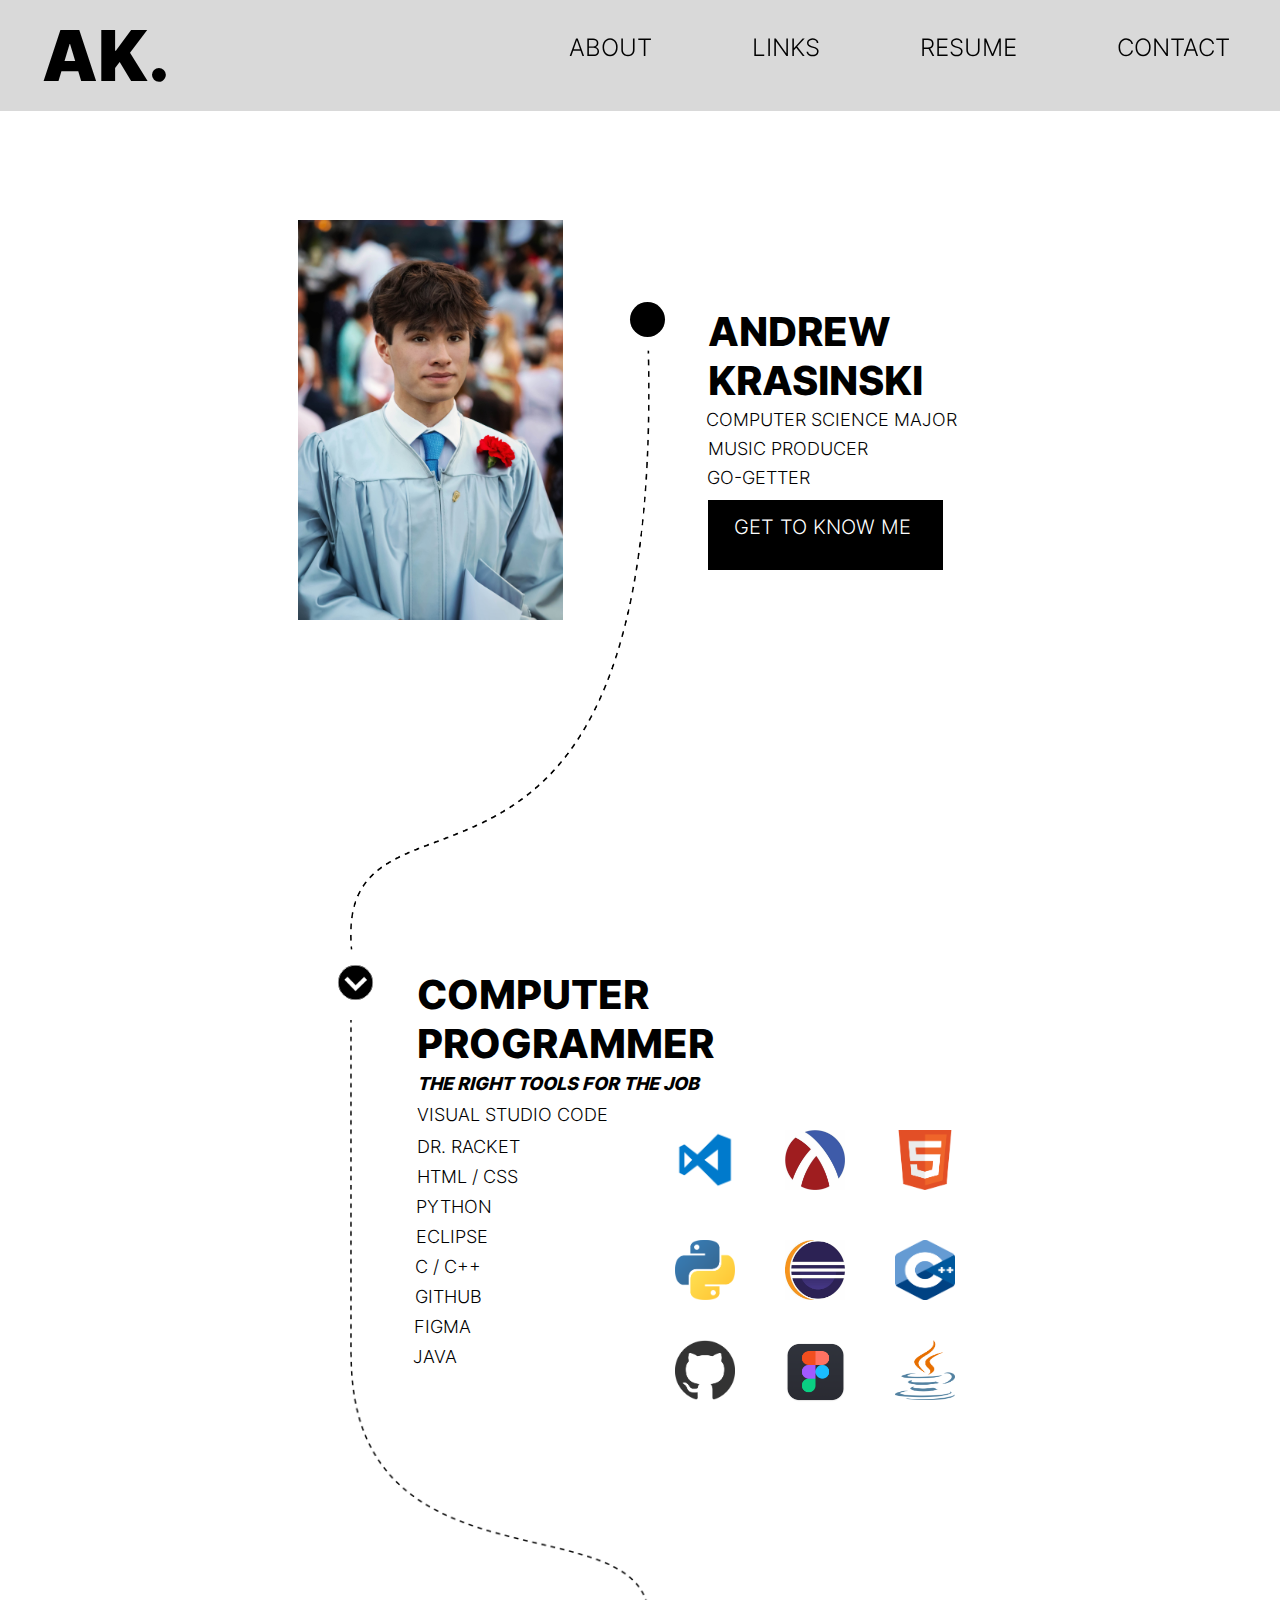
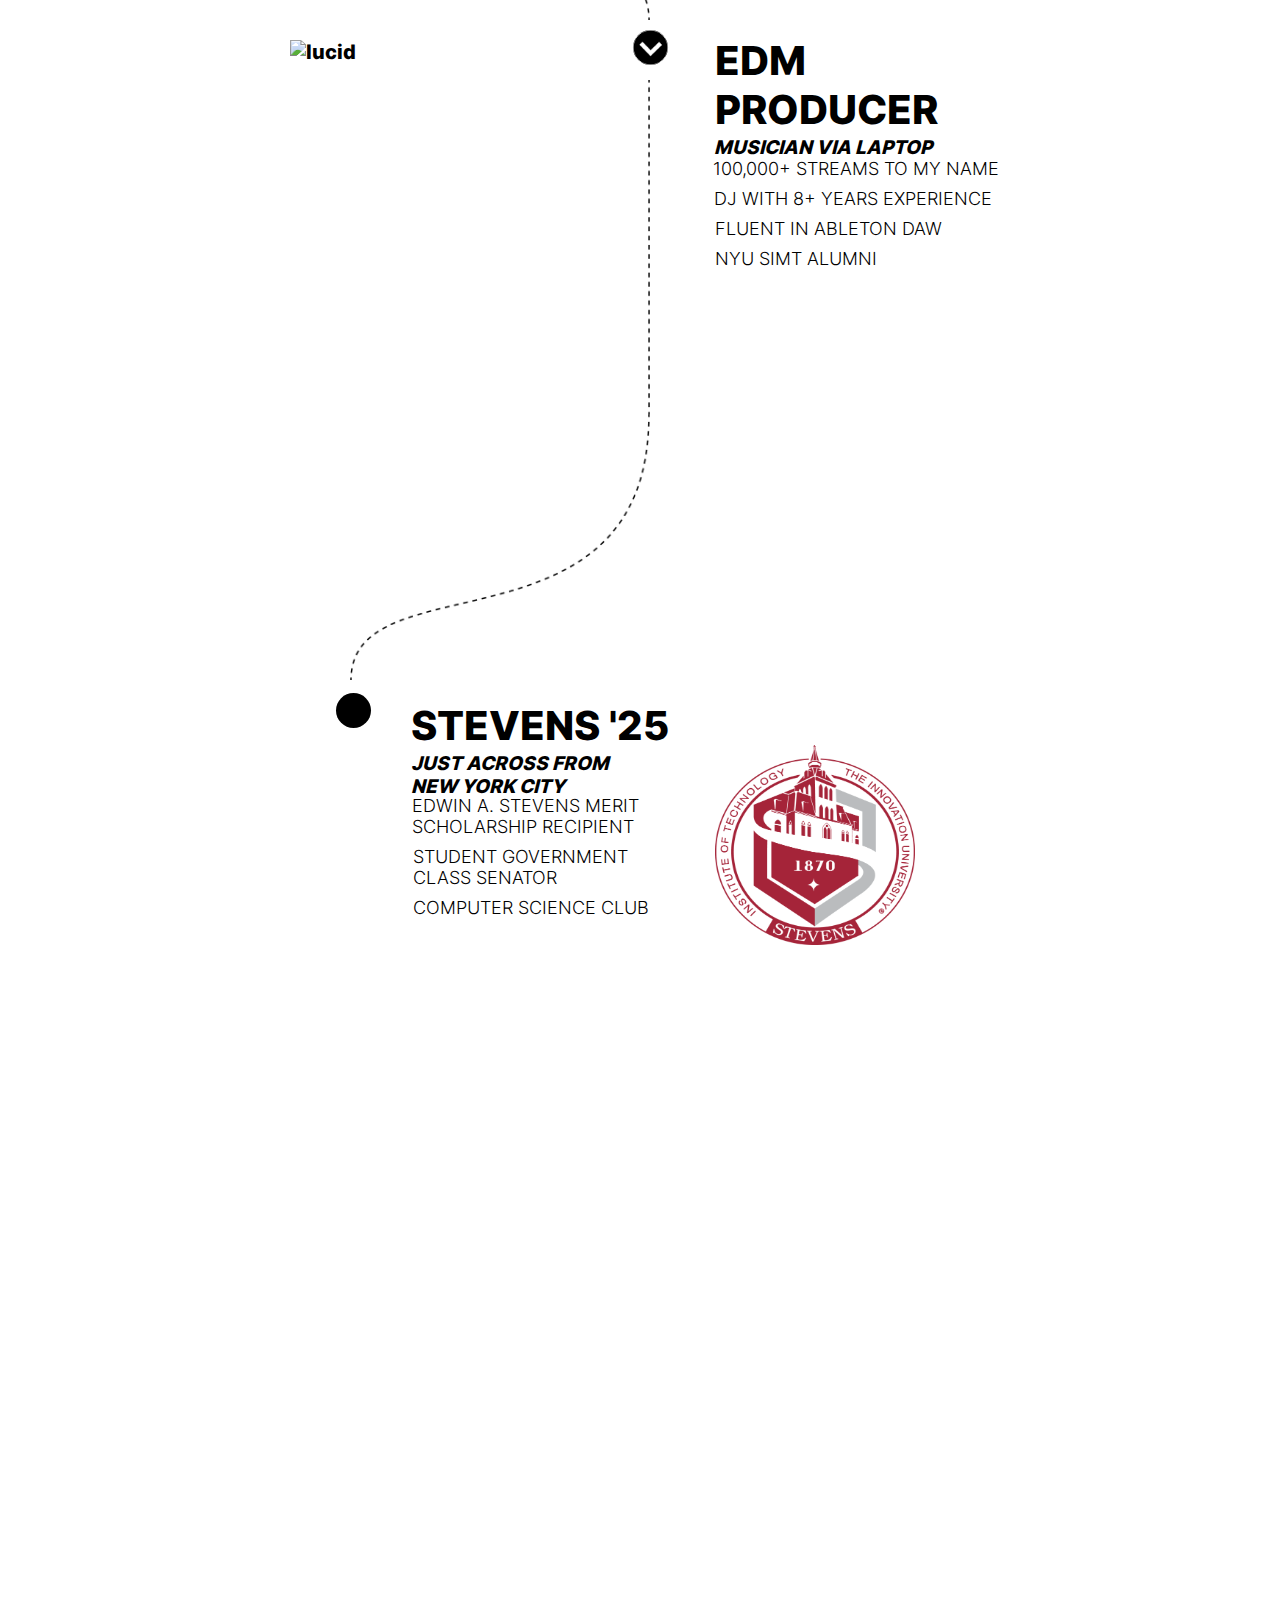
==== index.html @ dc85de9d "Merge branch 'main' of https://github.com/andrewkrasinski/andrewkrasinski.github.io" ====
<!DOCTYPE html>
<html lang="en">
  <head>
    <meta charset="UTF-8" />
    <meta http-equiv="X-UA-Compatible" content="IE=edge" />
    <script src="https://ajax.googleapis.com/ajax/libs/jquery/3.3.1/jquery.min.js"></script>
    <meta name="viewport" content="width=device-width, initial-scale=1.0" />
    <title>Andrew Krasinski</title>
    <link rel="stylesheet" href="main.css" />
  </head>
  <body>
  <header>
    <nav id="main-menu">
      <a href="https://andrewkrasinski.github.io/"><h2 style="color: black; font-size: 70px;"><b>AK.</b></h2></a> 
      <ul>
        <li><a href="./about.html">ABOUT</a></li>
        <li><a href="./links.html">LINKS</a></li>
        <li><a href="https://drive.google.com/file/d/1zqkgmGC-C8HCHuDVG9qnRtnJK458FVN7/view?usp=sharing">RESUME</a></li>
        <li><a href="mailto: akrasins@stevens.edu">CONTACT</a></li>
      </ul>
    </nav> 
    <input type="checkbox" id="hamburger-input" class="burger-shower" />
    <label id="hamburger-menu" for="hamburger-input">
      <nav id="sidebar-menu">
        <h3><img src="x.png" alt="close" width="65px" style="top:0px"/></h3>
        <ul>
          <li><a href="./about.html">ABOUT</a></li>
          <li><a href="./links.html">LINKS</a></li>
          <li><a href="https://drive.google.com/file/d/1zqkgmGC-C8HCHuDVG9qnRtnJK458FVN7/view?usp=sharing">RESUME</a></li>
          <li><a href="mailto: akrasins@stevens.edu">CONTACT</a></li>
        </ul>
      </nav>
    </label>
    <div class="overlay"></div>
  </header>  
    <div class="rectangle"></div>
    <div class="rectangle2 center"></div>
      <div>
        <img src="761A4519.jpg" alt="Andrew Grad"; class="gradAdjust"; class="center"; width="265"; height="400";>
      <h1 id="msg" style="margin-left: -50px;">ANDREW <br>KRASINSKI</h1>
    </div>
    <div>
      <h1 class="adjust" id="msg" style="margin-top: 400px;">COMPUTER <br>PROGRAMMER</h1>
    </div>
    <div class="adjuster4">
      <b style="margin-top: 650px; margin-left: 5px; font-size:18px"><i>THE RIGHT TOOLS FOR THE JOB</i></b>
    </div>
    <div>
      <h1 class="adjust2" id="msg" style="margin-top: 1300px;">EDM <br>PRODUCER</h1>
    </div>
    <div class="adjuster9">
      <b style="margin-top: 860px; margin-left: -60px; font-size:19px"><i>MUSICIAN VIA LAPTOP</i></b>
    </div>
    <div>
      <h1 class="adjust3"; id="msg" style="margin-top: 1990px;">STEVENS '25</h1>
    </div>
    <div>
      <b class="adjuster11"; style="margin-top: 615px; margin-left: -80px; font-size:19px"><i>JUST ACROSS FROM <br>NEW YORK CITY</i></b>
    </div>
    <div class="adjuster6">
      <img src="vscode.png" alt="vscode"; class="center"; style="top:-1250px; left: -110px;"; width="60"; height="60";>        
    </div>
    <div class="adjuster6">
      <img src="racket.jpg" alt="racket"; class="center"; style="top:-1310px; left: 0px;"; width="60"; height="60";>        
    </div>
    <div class="adjuster6">
      <img src="html.png" alt="html"; class="center"; style="top:-1370px; left: 110px;"; width="60"; height="60";>        
    </div>
    <div class="adjuster6">
      <img src="Python_logo_icon.png" alt="python"; class="center"; style="top:-1320px; left: -110px;"; width="60"; height="60";>        
    </div>
    <div class="adjuster6">
      <img src="eclipse.jpg" alt="eclipse"; class="center"; style="top:-1380px; left: 0px;"; width="60"; height="60";>        
    </div>
    <div class="adjuster6">
      <img src="c++.png" alt="c++"; class="center"; style="top:-1440px; left: 110px;"; width="60"; height="60";>        
    </div>
    <div class="adjuster6">
      <img src="github.png" alt="github"; class="center"; style="top:-1400px; left: -110px;"; width="60"; height="60";>        
    </div>
    <div class="adjuster6">
      <img src="figma.png" alt="figma"; class="center"; style="top:-1460px; left: 0px;"; width="65"; height="65";>        
    </div>
    <div class="adjuster6">
      <img src="java.png" alt="java"; class="center"; style="top:-1525px; left: 110px;"; width="60"; height="60";>        
    </div>
    <div class= "adjuster8">
      <img src="LUCID-Final.jpg" alt="lucid"; class="center"; style="top:-1050px; left: 0px;"; width="300px" height="300px">        
    </div>
    <div class="adjust4">
      <img src="image 1.png" alt="stevens"; class="center"; style="top:-650px; left: 0px;"; width="200px" height="200px">        
    </div>
  <br >
    <p class="adjuster" style="color: black; font-size: 18px; margin-left: -17px;">
      COMPUTER SCIENCE MAJOR
    </p>
    <p class="adjuster2" style="color: black; font-size: 18px; margin-left: -105px;">
      MUSIC PRODUCER
    </p>
    <p class="adjuster3" style="color: black; font-size: 18px; margin-left: -163px;">
      GO-GETTER
    </p>
  </br>
  <br>
    <p class = "adjuster5"; style="color: black; font-size: 18px; margin-top: 250px; margin-left: -75px;">
      VISUAL STUDIO CODE
    </p>
    <p class = "adjuster5"; style="color: black; font-size: 18px; margin-top: -7px; margin-left: -163px;">
      DR. RACKET
    </p>
    <p class = "adjuster5"; style="color: black; font-size: 18px; margin-top: -9px; margin-left: -165px;">
      HTML / CSS
    </p>
    <p class = "adjuster5"; style="color: black; font-size: 18px; margin-top: -9px; margin-left: -193px;">
      PYTHON
    </p>
    <p class = "adjuster5"; style="color: black; font-size: 18px; margin-top: -9px; margin-left: -197px;">
      ECLIPSE
    </p>
    <p class = "adjuster5"; style="color: black; font-size: 18px; margin-top: -9px; margin-left: -204px;">
      C / C++
    </p>
    <p class = "adjuster5"; style="color: black; font-size: 18px; margin-top: -9px; margin-left: -203px;">
      GITHUB
    </p>
    <p class = "adjuster5"; style="color: black; font-size: 18px; margin-top: -9px; margin-left: -215px;">
      FIGMA
    </p>
    <p class = "adjuster5"; style="color: black; font-size: 18px; margin-top: -9px; margin-left: -230px;">
      JAVA
    </p>
  </br>
  <br>
    <p class = "adjuster7" style="color: black; font-size: 18px; margin-top: 570px; margin-left: 5px;">
      100,000+ STREAMS TO MY NAME
    </p>
    <p class = "adjuster7" style="color: black; font-size: 18px; margin-top: -9px; margin-left: 0px;">
      DJ WITH 8+ YEARS EXPERIENCE
    </p>
    <p class = "adjuster7" style="color: black; font-size: 18px; margin-top: -9px; margin-left: -50px;">
      FLUENT IN ABLETON DAW
    </p>
    <p class = "adjuster7" style="color: black; font-size: 18px; margin-top: -9px; margin-left: -115px;">
      NYU SIMT ALUMNI
    </p>
  </br>
  <br>
    <p class = "adjuster10" style="color: black; font-size: 18px; margin-top: 475px; margin-left: -50px;">
      EDWIN A. STEVENS MERIT <br>SCHOLARSHIP RECIPIENT
    </p>
    <p class = "adjuster10" style="color: black; font-size: 18px; margin-top: -9px; margin-left: -60px;">
      STUDENT GOVERNMENT <br>CLASS SENATOR
    </p>
    <p class = "adjuster10" style="color: black; font-size: 18px; margin-top: -9px; margin-left: -39px;">
      COMPUTER SCIENCE CLUB
    </p>
    <p class = "adjuster10" style="color: white; font-size: 18px; margin-top: -9px; margin-left: -73px;">
      BLUEPRINT ENGINEER?
    </p>
  </br>

  <div class="circle center"></div>
  <div class="circle2 center"></div>
  <div class="circle3 center"></div>
  <div class="circle4 center"></div>

  <div class="circle5 center"; id="target"; style="color: black"></div>
  <div class="circle6 center"; id="target2"; style="color: black"></div>
  <div class="circle7 center"; id="target3"; style="color: black"></div>

  <a href="#target2"
  ><img
    class="center hide";
    src="arrow1.png"
    id="downArrow"
    width="35px"
    ;
    height="35px"
    ;
    style="left: -285px; margin-top: -2025px; z-index: 9996"
  /></a>

  <a href="#target3"
  ><img
    class="center hide";
    src="arrow1.png"
    id="downArrow2"
    width="35px"
    ;
    height="35px"
    ;
    style="left:10px; margin-top: 630px; z-index: 9996"
  /></a>

  <div class="main" id="target1"></div>

  <div class="line">
    <img src="line.png" alt="line"; width="110%" height="220" style="top: 1275px; margin-top: -2020px; margin-left: -7px;">
  </div>
  <div class="line">
    <img src="line.png" alt="line"; width="110%" height="220" style="top: 1475px; margin-top: -1330px; margin-left: -7px">
  </div>
  <div class="line">
    <img src="line.png" alt="line"; width="110%" height="220" style="top: 1475px; margin-top: -590px; margin-left: -7px">
  </div>


  <div>
    <img src="Vector 3.png" alt="vector"; class="vector hide"; class="center"; width="300"; height="600";>
  </div>
  <div>
    <img src="Group 3 (2).png" alt="vector"; class="vector2 hide"; class="center"; width="300"; height="600";>
  </div>
  <div>
    <img src="Group 3 (3).png" alt="vector"; class="vector3 hide"; class="center"; width="300"; height="600";>
  </div>


  <div class = "hide" class="center">
    <a href="#target"
      ><p
        style="
          z-index: 9999;
          color: white;
          font-size: 20-px;
          margin-top: -2800px;
          margin-left: 365px;
        "
      >
        GET TO KNOW ME
      </p></a
    >
  </body>
</html>
---- main.css ----
@font-face {
    font-family: customFonts;
    src: url(Inter-ExtraBold.ttf);
}
@font-face {
    font-family: customFonts2;
    src: url(Inter-Black.ttf);
}
@font-face {
    font-family: customFonts3;
    src: url(Inter-Light.ttf);
}
@media screen and (min-width: 320px) and (max-width: 768px){

                /* Make sure that padding behaves as expected */
                * {box-sizing:border-box}

                .container {
                  width: 50%;
                  border:3px solid black ;
                  background: transparent ;
                }
                .skills { 
                  text-align: right;
                  padding-top: 10px;
                  padding-bottom: 10px;
                  color: white; 
                }
                .html {width: 90%; background-color: rgb(51, 140, 0);} 
                .css {width: 80%; background-color: rgb(51, 140, 0);}
                .js {width: 90%; background-color: rgb(51, 140, 0);}
                .php {width: 85%; background-color: rgb(51, 140, 0);} 

    .hide{
      visibility: hidden;
    }
    .hide2{
      visibility:visible;
    }
    header{
        z-index: 9998;
        position: fixed;
        flex-direction: row;
        width: 100vw;
        left:-75px;
    }
    a{
        z-index: 9990;
        text-decoration: none;
    }
    h1{
        position:absolute;
        top:545px;
        margin-left: 50px;
    }
    .adjust{
      margin-left: 25px;
      top: 550px;
    }
    .adjust2{
      margin-left: -50px;
      top:550px
    }
    .adjust3{
      margin-left: -20px;
    }
    .adjuster{
      margin-top: -3010px;
      margin-right: 0px;         
    }
    .adjuster2{
      margin-top: -5px;
      margin-right: 0px;         
    }
    .adjuster3{
      margin-top: -5px;
      margin-left: 0px;       
    }
    .adjuster11{
      position: relative;
      top:15px;
      left: 0px;  
    }
    .adjuster9{
      position: relative;
      top:25px;
      left: 0px;  
    }
    div {
        display: flex;
        justify-content: center;
    }
    h2{
        text-decoration: none;
        padding:0px 12rem;
        width: 100px;
        margin: 0;
        z-index: 9999;
        font-family: customFonts2;
        margin-top: 13px;
    }
    p{
        display: flex;
        justify-content: center;
        font-family: customFonts3;
    }
    nav ul {
        white-space:nowrap;
        list-style-type: none;
        margin: 0px;
        padding: 0;
        background-color: #d9d9d9;
    }
    body {
      overflow-x: hidden;
        margin: 0;
        animation: fadeInAnimation ease 2s;
        animation-iteration-count: 1;
        animation-fill-mode: forwards;
        height: 415vh;
        padding: 0px;
        margin: 0px;
        font-size: 20px;
        min-height: 0vh;
        font-family: customFonts;
    }
    @keyframes fadeInAnimation {
        0% {
            opacity: 0;
        }
        100% {
            opacity: 1;
         }
    }
    img{
        position: relative;
        display: flex;
        justify-content: center;
        top: 150px;
    }
    .rectangle {
        z-index: 9997;
        position: fixed;
        height: 111px;
        width: 2000px;
        background-color: #d9d9d9;
    } 
    .line{
        visibility: visible;
    } 
    .center {
        display: block;
        margin-left: auto;
        margin-right: auto;
    }
      .overlay{
          position: fixed;
          top: 0;
          left: 0;
          width: 100%;
          height: 100%;
          opacity: 0;
          visibility: hidden;
          transition: opacity .35s, visibility .35s, height .35s;
          overflow: hidden;
          background: black;
          z-index: -1;
      }
      
      #main-menu {
        display: block;
        height: 100px;
        width: 100%;
        background: #d9d9d9;
        margin: 0px;  
        z-index: 9999;
      }
      
      #main-menu ul {
        max-width: 800px;
        width: 100%;
        height: 100%;
        margin: 0px auto;
        padding: 0px;
        display: flex;
        justify-content: space-evenly;
        align-items: center;
        z-index: 9;
      }
      
      #main-menu li {
        list-style-type: none;
        font-size: 2rem;
      }
      
      #main-menu a {
        color: #B9FAF8;
        font-size: 1.5rem;
        text-decoration: none;
      }
      
      #main-menu a:hover {
        text-decoration: underline;
      }
      
      #hamburger-input{
        display: none;
      }
      #hamburger-menu {
          position: fixed;
          top: 35px;
          left: 20px;
          width: 40px;
          height: 40px;
          display: none;
          border: none;
          padding: 0px;
          left: 40px;
          margin: 0px;
          font-family: customFonts3;
          background: linear-gradient(
            to bottom, 
            #000000, #000000 20%, 
            #d9d9d9 20%, #d9d9d9 40%, 
            #000000 40%, #000000 60%, 
            #d9d9d9 60%, #d9d9d9 80%, 
            #000000 80%, #000000 100%
          );
      }
      
      #hamburger-menu #sidebar-menu {
          visibility: hidden;
          position: fixed;
          top: 0;
          left: -250px;
          width: 200px;
          height: 100%;
          background-color: #d9d9d9;
          transition: 0.3s;
          padding: 0px 10px;
          box-sizing: border-box;
      }
      
      #hamburger-menu h3 {
        color: black;
        font-size: 2.2rem;
      }
      
      #hamburger-menu ul {
        padding-left: 0px;
      }
      
      #hamburger-menu li {
        list-style-type: none;
        line-height: 3rem;
      }
      
      #hamburger-menu a {
        color: black;
        font-size: 1.3rem;
        text-decoration: none;
      }
      
      #hamburger-menu a:hover {
        text-decoration: underline;
      }
      
      #hamburger-input:checked + #hamburger-menu #sidebar-menu {
          visibility: visible;
          left: 0;
      }
      #hamburger-input:checked ~ .overlay{
         visibility: visible;
        opacity: 0.4;
      }
      
      @media screen and (max-width: 768px) {
        #main-menu {
          display: none;
        }
        #hamburger-menu {
          display: inline;
        }
      }
}
    @media screen and (min-width: 769px){

            /* Make sure that padding behaves as expected */
      * {box-sizing:border-box}

      .container {
        width: 50%;
        border:3px solid black ;
        background: transparent ;
      }
      .skills { 
        text-align: right;
        padding-top: 10px;
        padding-bottom: 10px;
        color: white; 
      }
      .html {width: 90%; background-color: rgb(51, 140, 0);} 
      .css {width: 80%; background-color: rgb(51, 140, 0);}
      .js {width: 90%; background-color: rgb(51, 140, 0);}
      .php {width: 85%; background-color: rgb(51, 140, 0);} 
      
      html{
        scroll-behavior: smooth;
      }
      .box1{
        left: 0px;
      }   
      .hide{
        visibility:visible;
      }
      .hide2{
        visibility:hidden;
      }
      .rectangle2 {
        z-index: 90;
        position: relative;
        bottom: -500px;
        left: 185px;
        height: 70px;
        width: 235px;
        background-color: #000000;
      }
      .vector{
        position: relative;
        left: -140px;
        top: -1165px;
      }
      .vector2{
        position: relative;
        left: -140px;
        top: -1095px;
      }
      .vector3{
        position: relative;
        left: -140px;
        top: -1035px;
      }
      .circle {
        position: relative;
        left: 7px;
        top: -2248px;
        height: 35px;
        width: 35px;
        background-color: rgb(0, 0, 0);
        border-radius: 50%;    
      }
      .circle2 {
        position: relative;
        left: -285px;
        top: -1620px;
        height: 35px;
        width: 35px;
        background-color: rgb(0, 0, 0);
        border-radius: 50%;    
      }
      .circle3 {
        position: relative;
        left: 10px;
        top: -990px;
        height: 35px;
        width: 35px;
        background-color: rgb(0, 0, 0);
        border-radius: 50%;    
      }
      .circle4 {
        position: relative;
        left: -287px;
        top: -362px;
        height: 35px;
        width: 35px;
        background-color: rgb(0, 0, 0);
        border-radius: 50%;    
      }
      .circle5 {
        position: relative;
        bottom: 1925px;
        left: 300px;
        height: 50px;
        width: 50px;
        background-color: white;
        border-radius: 50%;
    }
      .circle6 {
        position: relative;
        bottom: 1405px;
        left: 400px;
        height: 50px;
        width: 50px;
        background-color: white;
        border-radius: 50%;
    }
      .circle7 {
        position: relative;
        bottom: 785px;
        left: 400px;
        height: 50px;
        width: 50px;
        background-color: white;
        border-radius: 50%;
    }
    .pointer{
      left: 100px;
      top:200px;
    }
        header {
            z-index: 9998;
            position: fixed;
            flex-direction: row;
            width: 100vw;
            justify-content: space-between;
        }
        a{
            z-index: 9990;
            text-decoration: none;
        }
        h1{
            position:absolute;
            top:280px;
            margin-right: -400px;
        }
        .adjust{
          position: relative;
          margin-left: -550px;
          top: 100px;
        }
        .adjust2{
          position: relative;
          margin-left: -27px;
          top:-1330px
        }
        .adjust3{
          position: relative;
          margin-left:-600px;
          top:-3663px
        }
        .adjust4{
          position: relative;
          left: 175px;
          top: -4550px
        }
        .adjuster{
          position: relative;
          margin-top: -7360px;
          margin-right: -400px;         
        }
        .adjuster2{
          margin-top: -10px;
          margin-right: -400px;         
        }
        .adjuster3{
          margin-top: -10px;
          margin-right: -400px;         
        }
        .adjuster4{
          position: relative;
          bottom: 572px;
          left: -85px;         
        }
        .adjuster5{
          position: relative;
          bottom: -300px;
          left: -90px;         
        }
        .adjuster6{
          position: relative;
          bottom: 4320px;
          left: 175px;         
        }
        .adjuster7{
          position: relative;
          top:55px;
          left: 213px;         
        }
        .adjuster8{
          position: relative;
          top: -4555px;
          left: -200px;         
        }
        .adjuster9{
          position: relative;
          top:-2215px;
          left: 213px;  
        }
        .adjuster10{
          position: relative;
          top:40px;
          left: -90px;  
        }
        .adjuster11{
          position: relative;
          top:-4302px;
          left: -90px;  
        }
        .gradAdjust{
          margin-right: 120px;
        }
        .center {
          display: block;
          margin-left: auto;
          margin-right: auto;
      }
        div {
            display: flex;
            justify-content: center;
        }
        h2{
            text-decoration: none;
            padding:0px 12rem;
            width: 100px;
            margin: 0;
            z-index: 9999;
            font-family: customFonts2;
            margin-left:-150px;
            margin-top: 13px;
        }
        p{
            display: flex;
            justify-content: center;
            font-family: customFonts3;
        }
        nav {
            height: 111px;
            display: inline-block;
            transition-duration: 600ms;
        }
        nav ul {
            white-space:nowrap;
            list-style-type: none;
            margin: 0px;
            padding: 0;
            background-color: #d9d9d9;
        }
        nav ul li {
            float: right;
        }
        li a {
            padding-top: 49px;
            padding-bottom: 49px;
            vertical-align: middle;
            padding-left: 50px;
            padding-right: 50px;
            font-size: 32px;
            font-family: customFonts3;
            color: #000000;
            text-align: center;
            text-decoration: none;
            display: inline;
        }  
        li a:hover {
            background-color: #2f2f2f1b;
        }
        body {
          overflow-x: hidden;
            margin: 0;
            animation: fadeInAnimation ease 2s;
            animation-iteration-count: 1;
            animation-fill-mode: forwards;
            max-height: 415vh;
            padding: 0px;
            margin: 0px;
            font-size: 20px;
            min-height: 0vh;
            font-family: customFonts;
        }
        @keyframes fadeInAnimation {
            0% {
                opacity: 0;
            }
            100% {
                opacity: 1;
             }
        }
        img{
            position: relative;
            display: flex;
            justify-content: center;
            left: -150px;
            top: 150px;
        }
        .rectangle {
            z-index: 9997;
            position: fixed;
            height: 111px;
            width: 2000px;
            background-color: #d9d9d9;
        }
        .line{
            visibility: hidden;
        } 
          .overlay{
              position: fixed;
              top: 0;
              left: 0;
              width: 100%;
              height: 100%;
              opacity: 0;
              visibility: hidden;
              transition: opacity .35s, visibility .35s, height .35s;
              overflow: hidden;
              background: black;
              z-index: -1;
          }
          
          #main-menu {
            justify-content: space-between;
            float: right;
            position: fixed;
            flex-direction: row;
            display: flex;
            height: 100px;
            width: 100vw;
            background: #d9d9d9;
            margin: 0px;  
            z-index: 9999;
          }
          
          #main-menu ul {
            background: transparent;
            transform: translateY(25px);
            overflow: visible;
            max-width: 800px;
            height: 100px;
            padding: 0px;
            display: flex;
            justify-content: space-between;
            align-items: right;
            z-index: 9999;
          }
          
          #main-menu li {
            list-style-type: none;
            font-size: 2rem;
          }
          
          #main-menu a {
            color: black;
            font-size: 1.5rem;
            text-decoration: none;
          }
          
          #hamburger-input{
            display: none;
          }
          
          #hamburger-menu {
              position: fixed;
              top: 35px;
              left: 20px;
              width: 40px;
              height: 40px;
              display: none;
              border: none;
              padding: 0px;
              margin: 0px;
              font-family: customFonts3;
              background: linear-gradient(
                to bottom, 
                #000000, #000000 20%, 
                #d9d9d9 20%, #d9d9d9 40%, 
                #000000 40%, #000000 60%, 
                #d9d9d9 60%, #d9d9d9 80%, 
                #000000 80%, #000000 100%
              );
          }
          
          #hamburger-menu #sidebar-menu {
              visibility: hidden;
              position: fixed;
              top: 0;
              left: -250px;
              width: 200px;
              height: 100%;
              background-color: #d9d9d9;
              transition: 0.3s;
              padding: 0px 10px;
              box-sizing: border-box;
          }
          
          #hamburger-menu h3 {
            color: black;
            font-size: 2.2rem;
          }
          
          #hamburger-menu ul {
            padding-left: 0px;
          }
          
          #hamburger-menu li {
            list-style-type: none;
            line-height: 3rem;
          }
          
          #hamburger-menu a {
            color: black;
            font-size: 1.3rem;
            text-decoration: none;
          }
          
          #hamburger-menu a:hover {
            text-decoration: underline;
          }
          
          #hamburger-input:checked + #hamburger-menu #sidebar-menu {
              visibility: visible;
              left: 0;
          }
          #hamburger-input:checked ~ .overlay{
             visibility: visible;
            opacity: 0.4;
          }
          
          @media screen and (max-width: 768px) {
            #main-menu {
              display: none;
            }
            #hamburger-menu {
              display: inline;
            }
    }
}
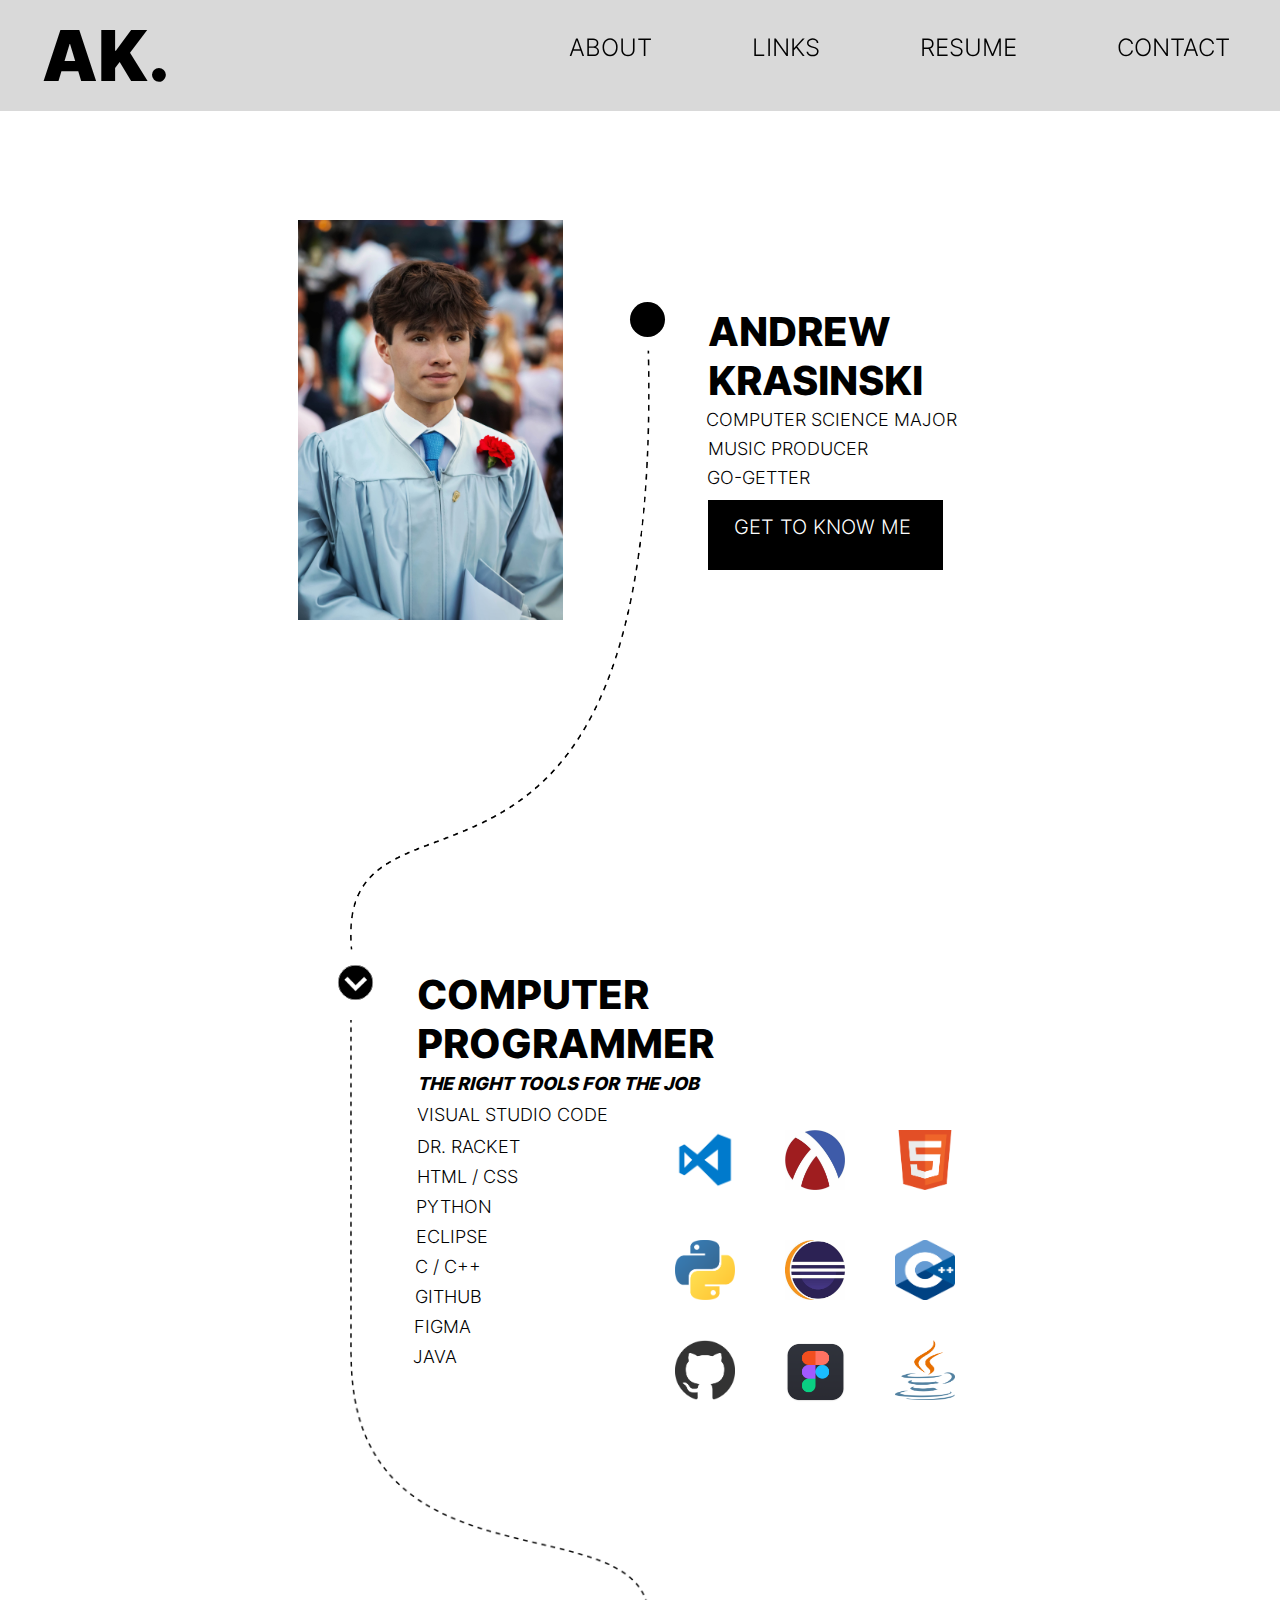
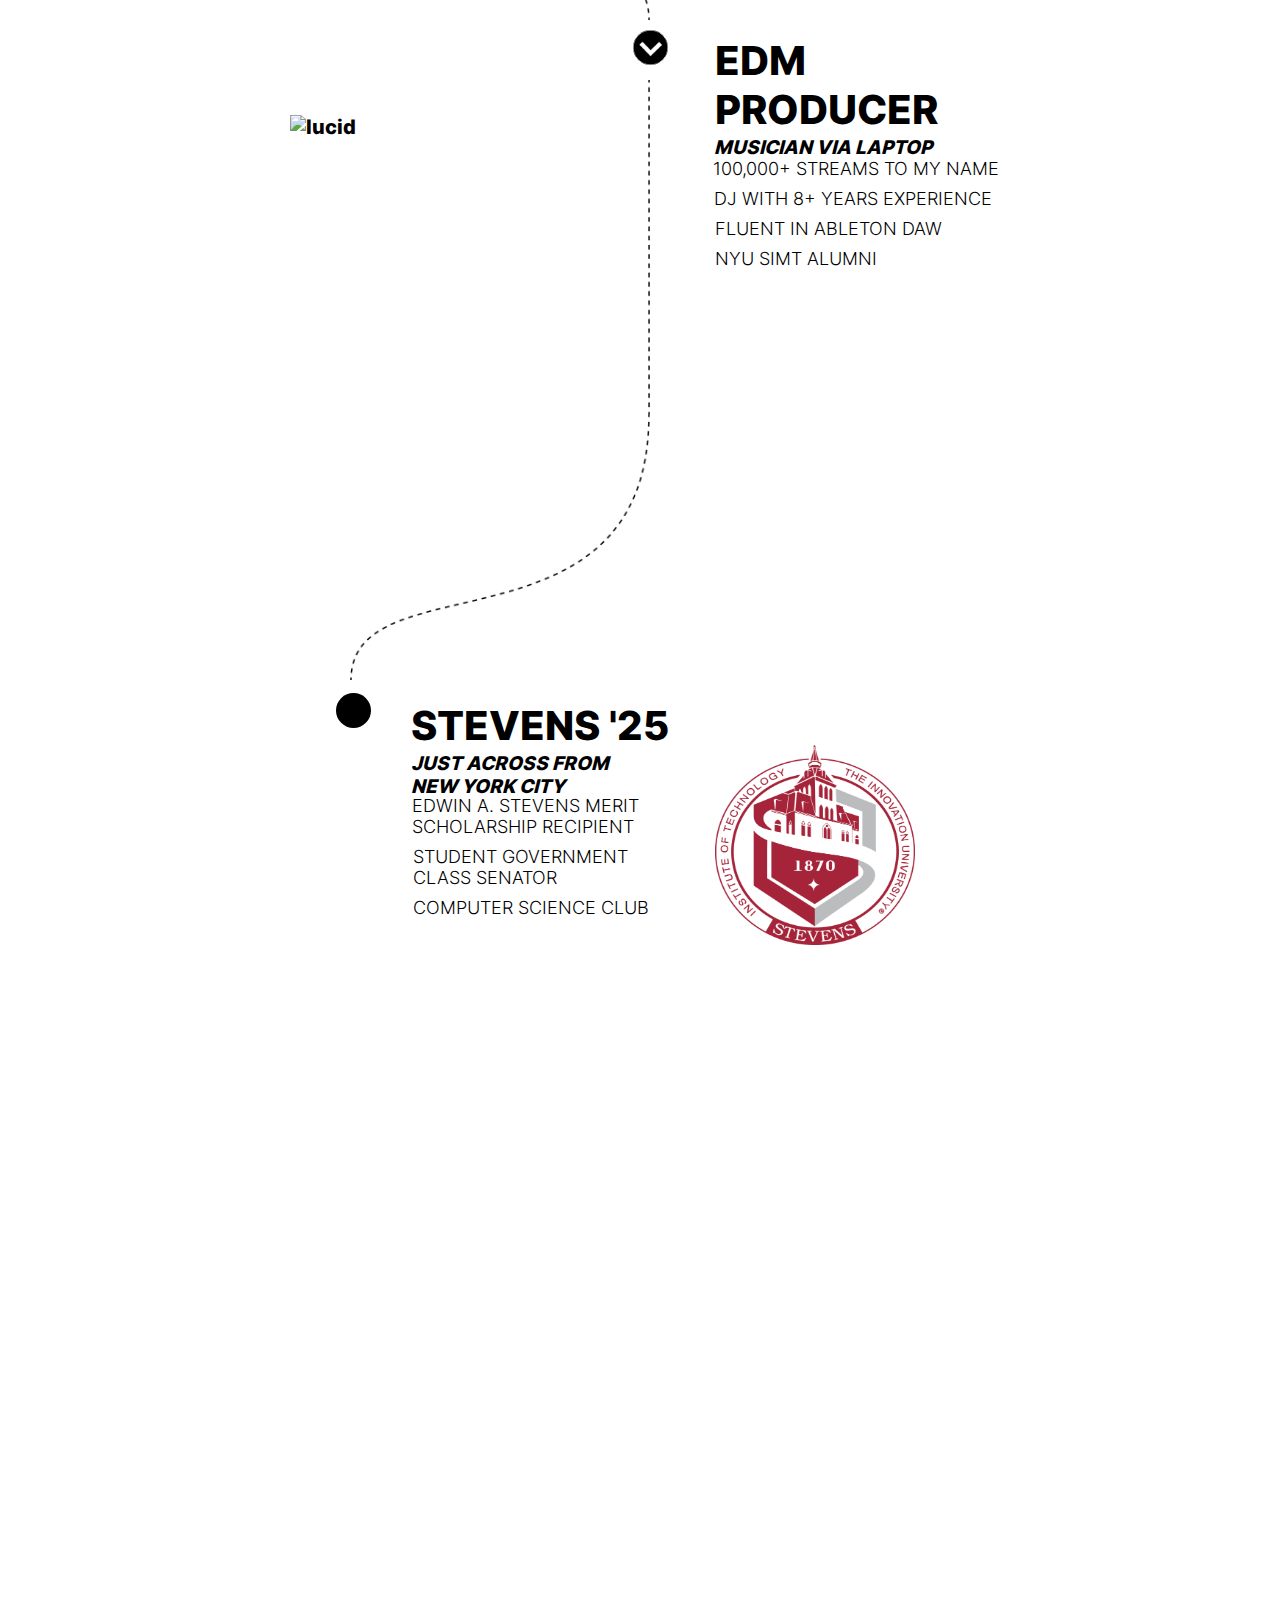
==== commit 5c1e46a7: "Update index.html" ====
--- a/index.html
+++ b/index.html
@@ -85,7 +85,7 @@
       <img src="java.png" alt="java"; class="center"; style="top:-1525px; left: 110px;"; width="60"; height="60";>        
     </div>
     <div class= "adjuster8">
-      <img src="LUCID-Final.jpg" alt="lucid"; class="center"; style="top:-1050px; left: 0px;"; width="300px" height="300px">        
+      <img src="LUCID-Final.jpg" alt="lucid"; class="center"; style="top:-975px; left: 0px;"; width="300px" height="300px">        
     </div>
     <div class="adjust4">
       <img src="image 1.png" alt="stevens"; class="center"; style="top:-650px; left: 0px;"; width="200px" height="200px">        
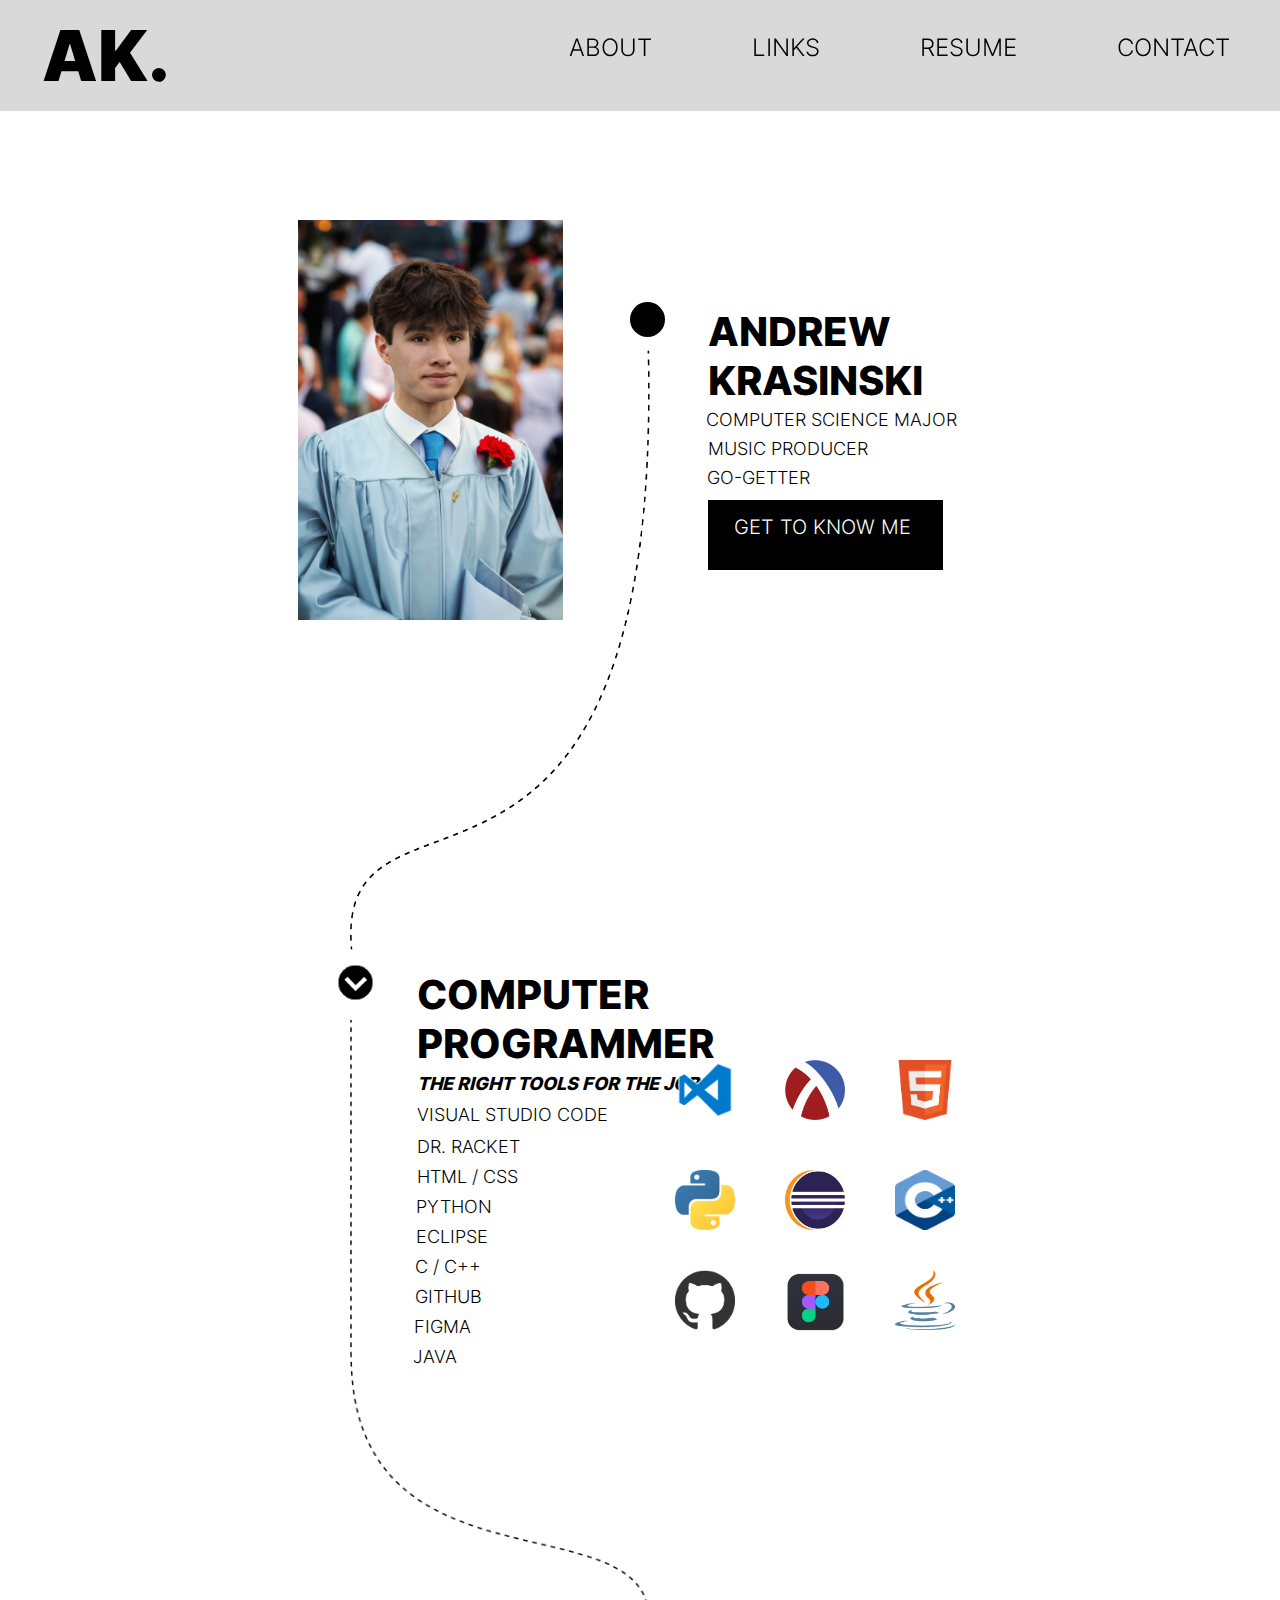
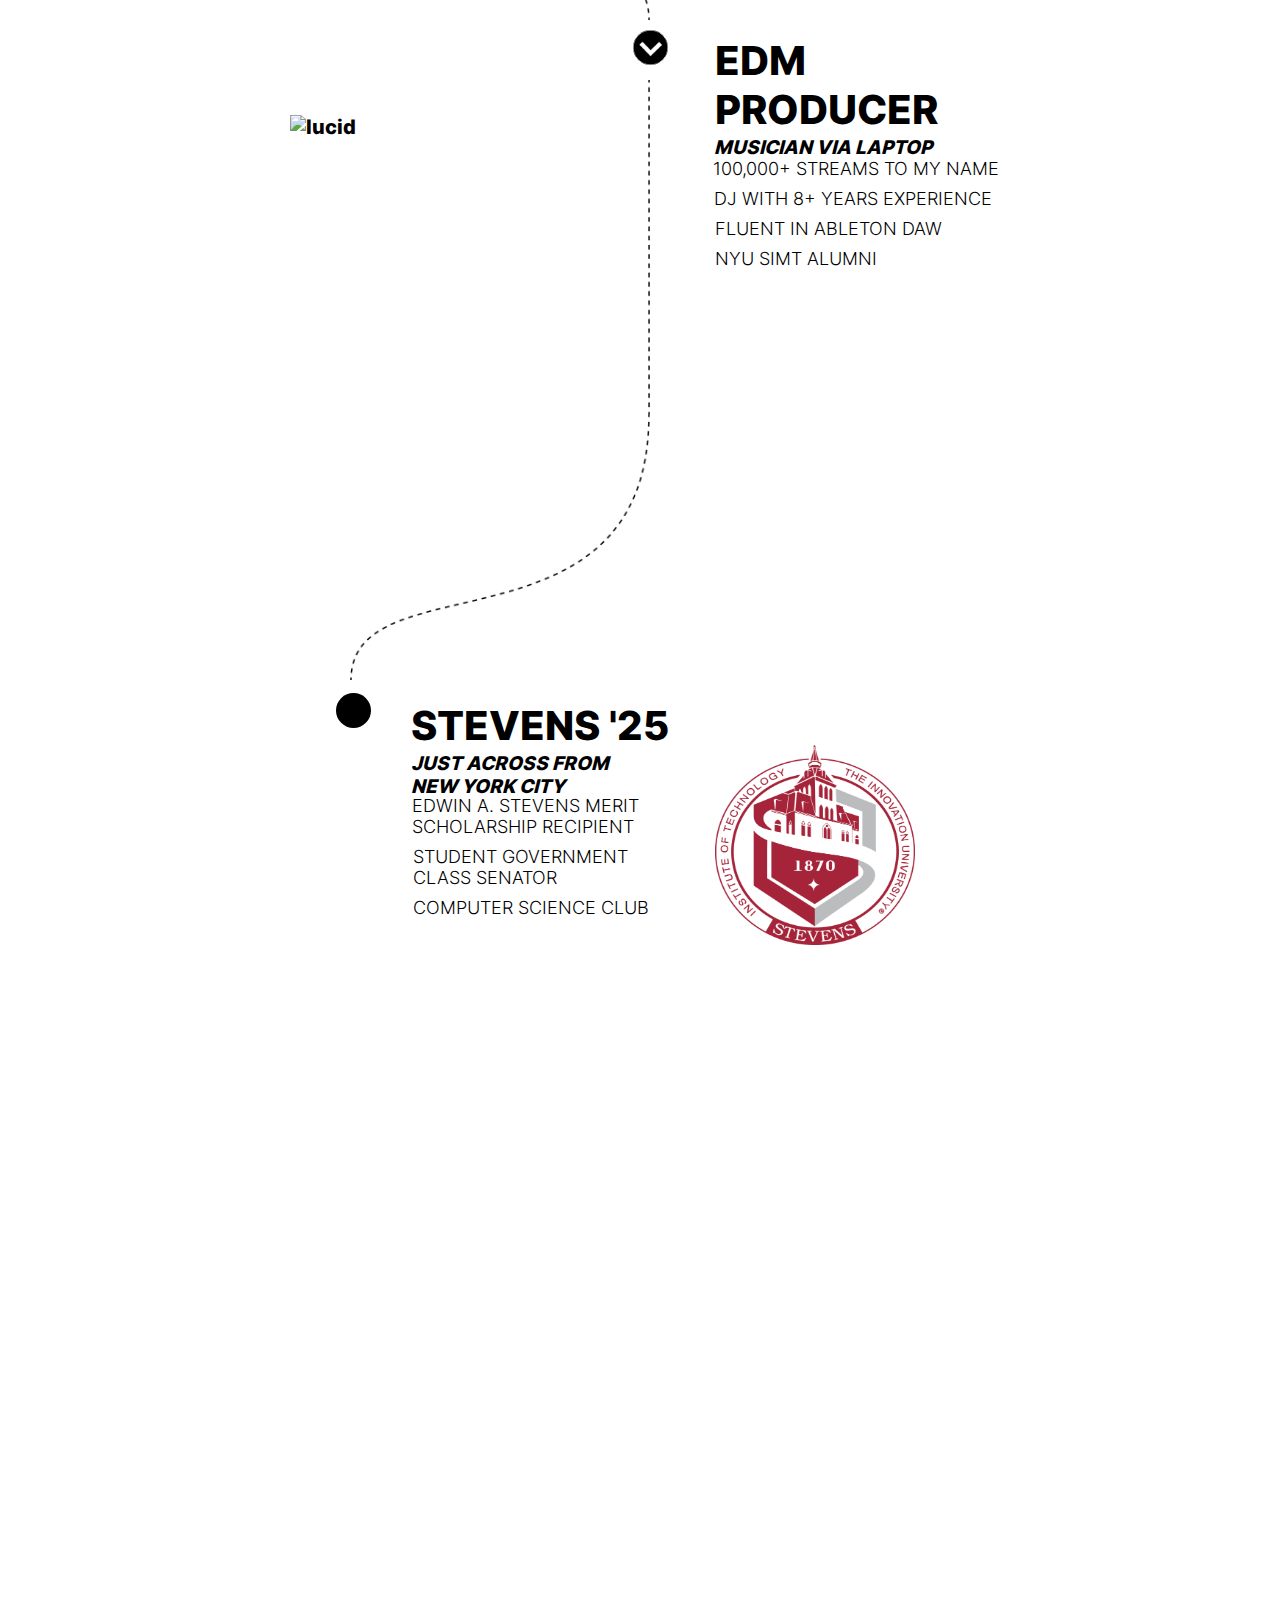
==== commit b5b8b997: "Update index.html" ====
--- a/index.html
+++ b/index.html
@@ -58,31 +58,31 @@
       <b class="adjuster11"; style="margin-top: 615px; margin-left: -80px; font-size:19px"><i>JUST ACROSS FROM <br>NEW YORK CITY</i></b>
     </div>
     <div class="adjuster6">
-      <img src="vscode.png" alt="vscode"; class="center"; style="top:-1250px; left: -110px;"; width="60"; height="60";>        
-    </div>
-    <div class="adjuster6">
-      <img src="racket.jpg" alt="racket"; class="center"; style="top:-1310px; left: 0px;"; width="60"; height="60";>        
-    </div>
-    <div class="adjuster6">
-      <img src="html.png" alt="html"; class="center"; style="top:-1370px; left: 110px;"; width="60"; height="60";>        
-    </div>
-    <div class="adjuster6">
-      <img src="Python_logo_icon.png" alt="python"; class="center"; style="top:-1320px; left: -110px;"; width="60"; height="60";>        
-    </div>
-    <div class="adjuster6">
-      <img src="eclipse.jpg" alt="eclipse"; class="center"; style="top:-1380px; left: 0px;"; width="60"; height="60";>        
-    </div>
-    <div class="adjuster6">
-      <img src="c++.png" alt="c++"; class="center"; style="top:-1440px; left: 110px;"; width="60"; height="60";>        
-    </div>
-    <div class="adjuster6">
-      <img src="github.png" alt="github"; class="center"; style="top:-1400px; left: -110px;"; width="60"; height="60";>        
-    </div>
-    <div class="adjuster6">
-      <img src="figma.png" alt="figma"; class="center"; style="top:-1460px; left: 0px;"; width="65"; height="65";>        
-    </div>
-    <div class="adjuster6">
-      <img src="java.png" alt="java"; class="center"; style="top:-1525px; left: 110px;"; width="60"; height="60";>        
+      <img src="vscode.png" alt="vscode"; class="center"; style="top:-1320px; left: -110px;"; width="60"; height="60";>        
+    </div>
+    <div class="adjuster6">
+      <img src="racket.jpg" alt="racket"; class="center"; style="top:-1380px; left: 0px;"; width="60"; height="60";>        
+    </div>
+    <div class="adjuster6">
+      <img src="html.png" alt="html"; class="center"; style="top:-1440px; left: 110px;"; width="60"; height="60";>        
+    </div>
+    <div class="adjuster6">
+      <img src="Python_logo_icon.png" alt="python"; class="center"; style="top:-1390px; left: -110px;"; width="60"; height="60";>        
+    </div>
+    <div class="adjuster6">
+      <img src="eclipse.jpg" alt="eclipse"; class="center"; style="top:-1450px; left: 0px;"; width="60"; height="60";>        
+    </div>
+    <div class="adjuster6">
+      <img src="c++.png" alt="c++"; class="center"; style="top:-1510px; left: 110px;"; width="60"; height="60";>        
+    </div>
+    <div class="adjuster6">
+      <img src="github.png" alt="github"; class="center"; style="top:-1470px; left: -110px;"; width="60"; height="60";>        
+    </div>
+    <div class="adjuster6">
+      <img src="figma.png" alt="figma"; class="center"; style="top:-1530px; left: 0px;"; width="65"; height="65";>        
+    </div>
+    <div class="adjuster6">
+      <img src="java.png" alt="java"; class="center"; style="top:-1595px; left: 110px;"; width="60"; height="60";>        
     </div>
     <div class= "adjuster8">
       <img src="LUCID-Final.jpg" alt="lucid"; class="center"; style="top:-975px; left: 0px;"; width="300px" height="300px">        
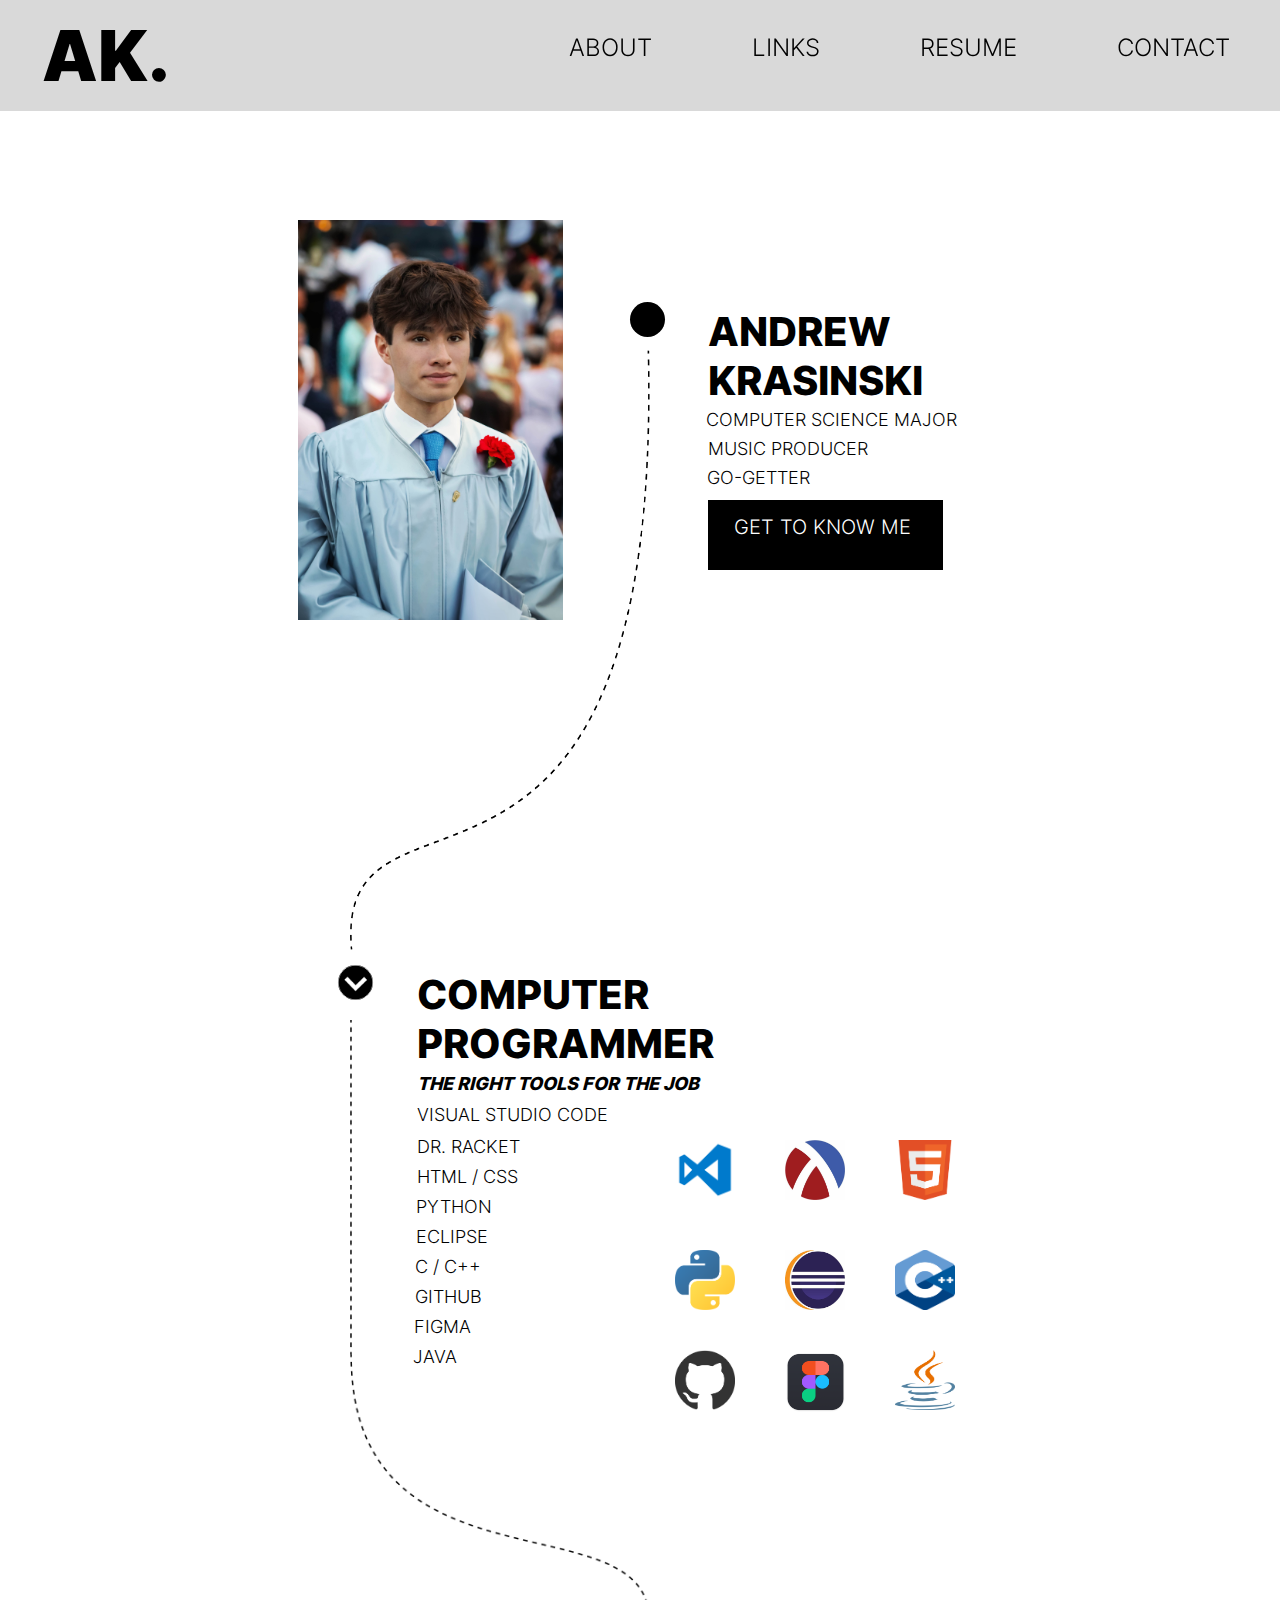
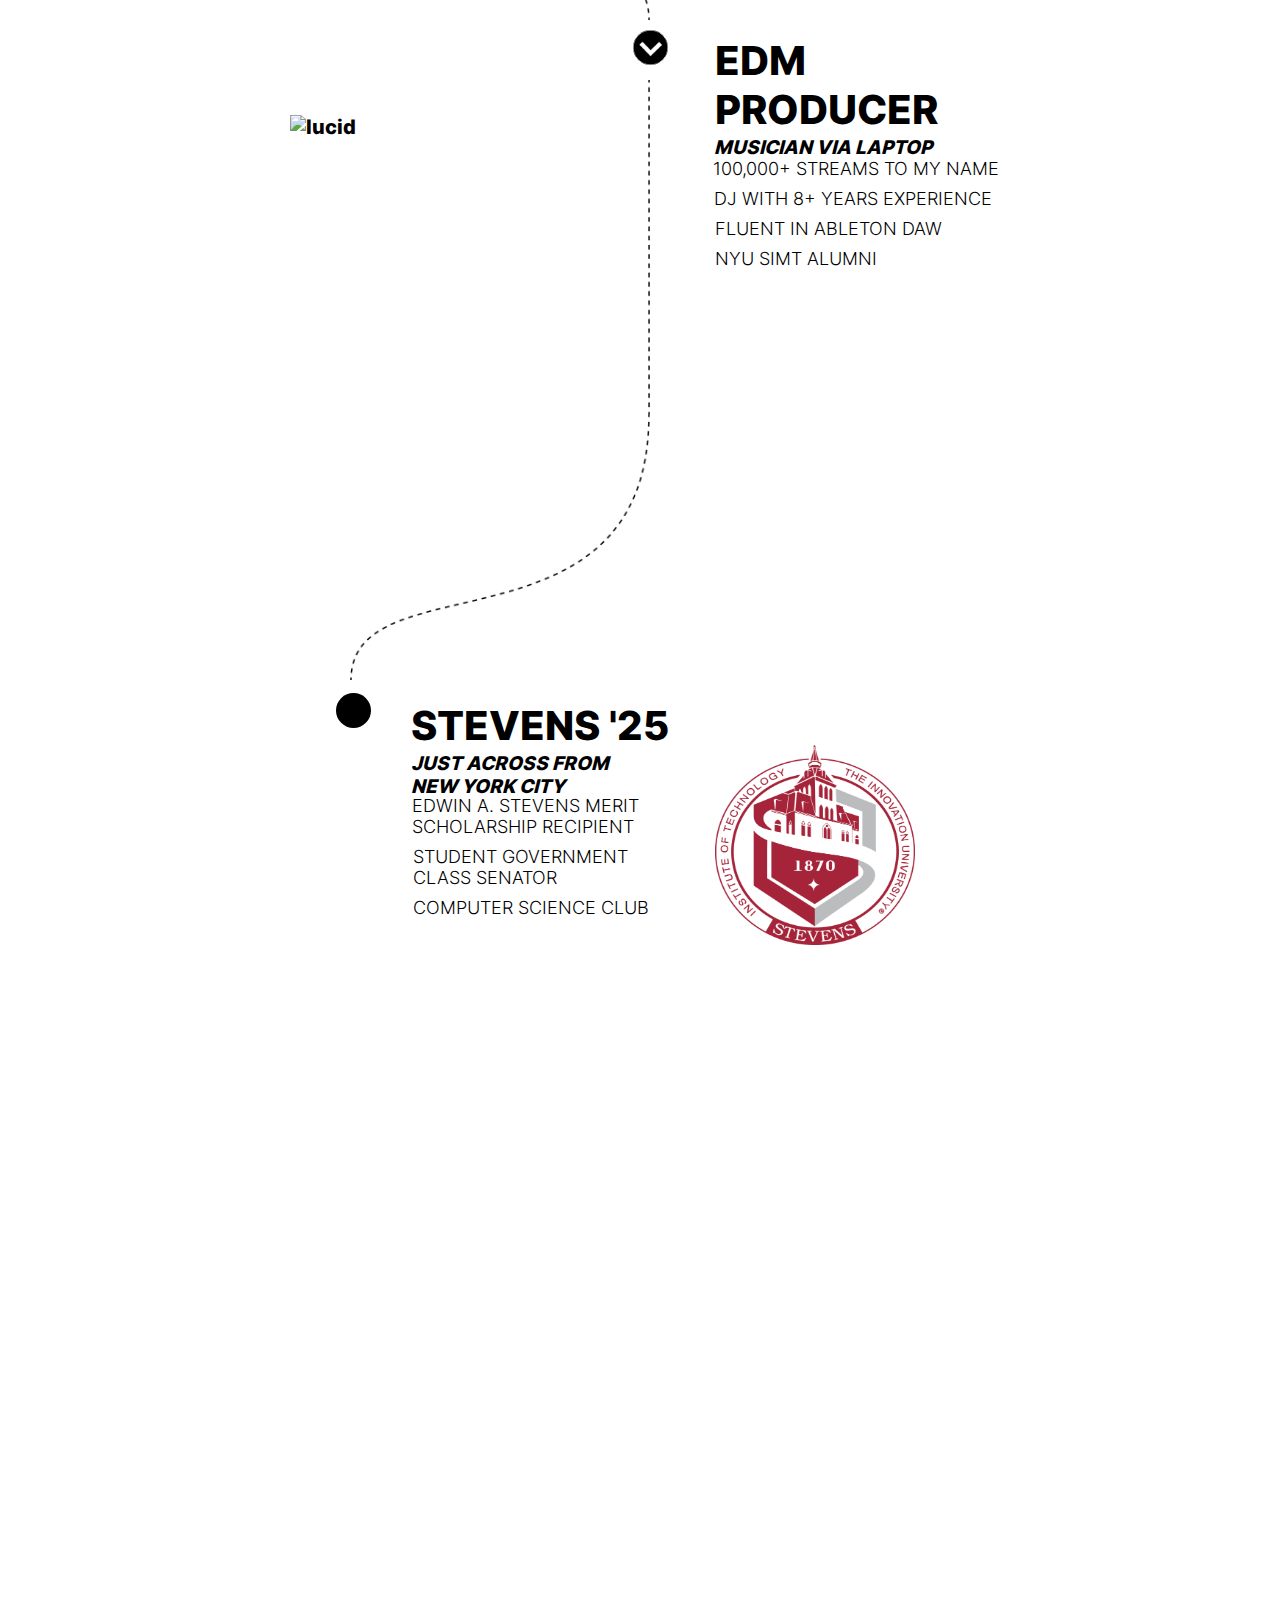
==== commit 4e41cccd: "Update index.html" ====
--- a/index.html
+++ b/index.html
@@ -58,31 +58,31 @@
       <b class="adjuster11"; style="margin-top: 615px; margin-left: -80px; font-size:19px"><i>JUST ACROSS FROM <br>NEW YORK CITY</i></b>
     </div>
     <div class="adjuster6">
-      <img src="vscode.png" alt="vscode"; class="center"; style="top:-1320px; left: -110px;"; width="60"; height="60";>        
-    </div>
-    <div class="adjuster6">
-      <img src="racket.jpg" alt="racket"; class="center"; style="top:-1380px; left: 0px;"; width="60"; height="60";>        
-    </div>
-    <div class="adjuster6">
-      <img src="html.png" alt="html"; class="center"; style="top:-1440px; left: 110px;"; width="60"; height="60";>        
-    </div>
-    <div class="adjuster6">
-      <img src="Python_logo_icon.png" alt="python"; class="center"; style="top:-1390px; left: -110px;"; width="60"; height="60";>        
-    </div>
-    <div class="adjuster6">
-      <img src="eclipse.jpg" alt="eclipse"; class="center"; style="top:-1450px; left: 0px;"; width="60"; height="60";>        
-    </div>
-    <div class="adjuster6">
-      <img src="c++.png" alt="c++"; class="center"; style="top:-1510px; left: 110px;"; width="60"; height="60";>        
-    </div>
-    <div class="adjuster6">
-      <img src="github.png" alt="github"; class="center"; style="top:-1470px; left: -110px;"; width="60"; height="60";>        
-    </div>
-    <div class="adjuster6">
-      <img src="figma.png" alt="figma"; class="center"; style="top:-1530px; left: 0px;"; width="65"; height="65";>        
-    </div>
-    <div class="adjuster6">
-      <img src="java.png" alt="java"; class="center"; style="top:-1595px; left: 110px;"; width="60"; height="60";>        
+      <img src="vscode.png" alt="vscode"; class="center"; style="top:-1240px; left: -110px;"; width="60"; height="60";>        
+    </div>
+    <div class="adjuster6">
+      <img src="racket.jpg" alt="racket"; class="center"; style="top:-1300px; left: 0px;"; width="60"; height="60";>        
+    </div>
+    <div class="adjuster6">
+      <img src="html.png" alt="html"; class="center"; style="top:-1360px; left: 110px;"; width="60"; height="60";>        
+    </div>
+    <div class="adjuster6">
+      <img src="Python_logo_icon.png" alt="python"; class="center"; style="top:-1310px; left: -110px;"; width="60"; height="60";>        
+    </div>
+    <div class="adjuster6">
+      <img src="eclipse.jpg" alt="eclipse"; class="center"; style="top:-1370px; left: 0px;"; width="60"; height="60";>        
+    </div>
+    <div class="adjuster6">
+      <img src="c++.png" alt="c++"; class="center"; style="top:-1430px; left: 110px;"; width="60"; height="60";>        
+    </div>
+    <div class="adjuster6">
+      <img src="github.png" alt="github"; class="center"; style="top:-1390px; left: -110px;"; width="60"; height="60";>        
+    </div>
+    <div class="adjuster6">
+      <img src="figma.png" alt="figma"; class="center"; style="top:-1450px; left: 0px;"; width="65"; height="65";>        
+    </div>
+    <div class="adjuster6">
+      <img src="java.png" alt="java"; class="center"; style="top:-1515px; left: 110px;"; width="60"; height="60";>        
     </div>
     <div class= "adjuster8">
       <img src="LUCID-Final.jpg" alt="lucid"; class="center"; style="top:-975px; left: 0px;"; width="300px" height="300px">        
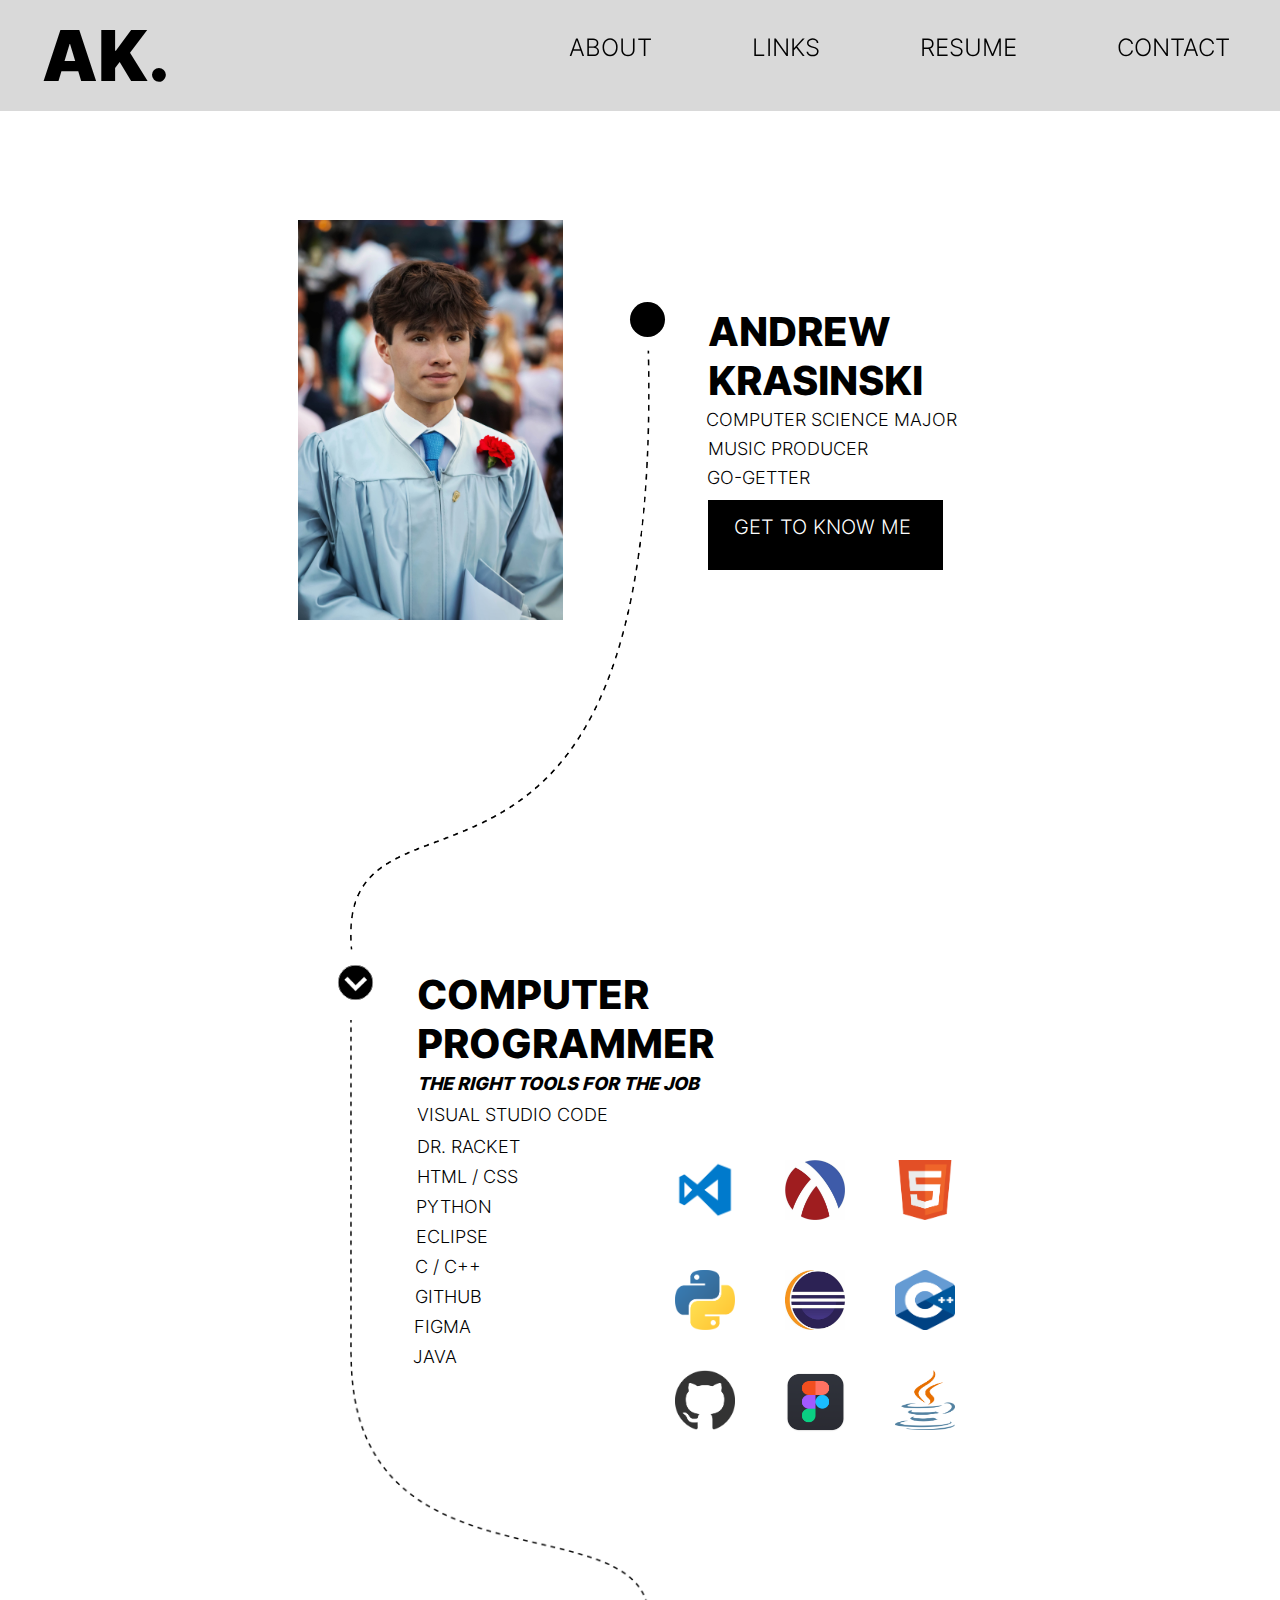
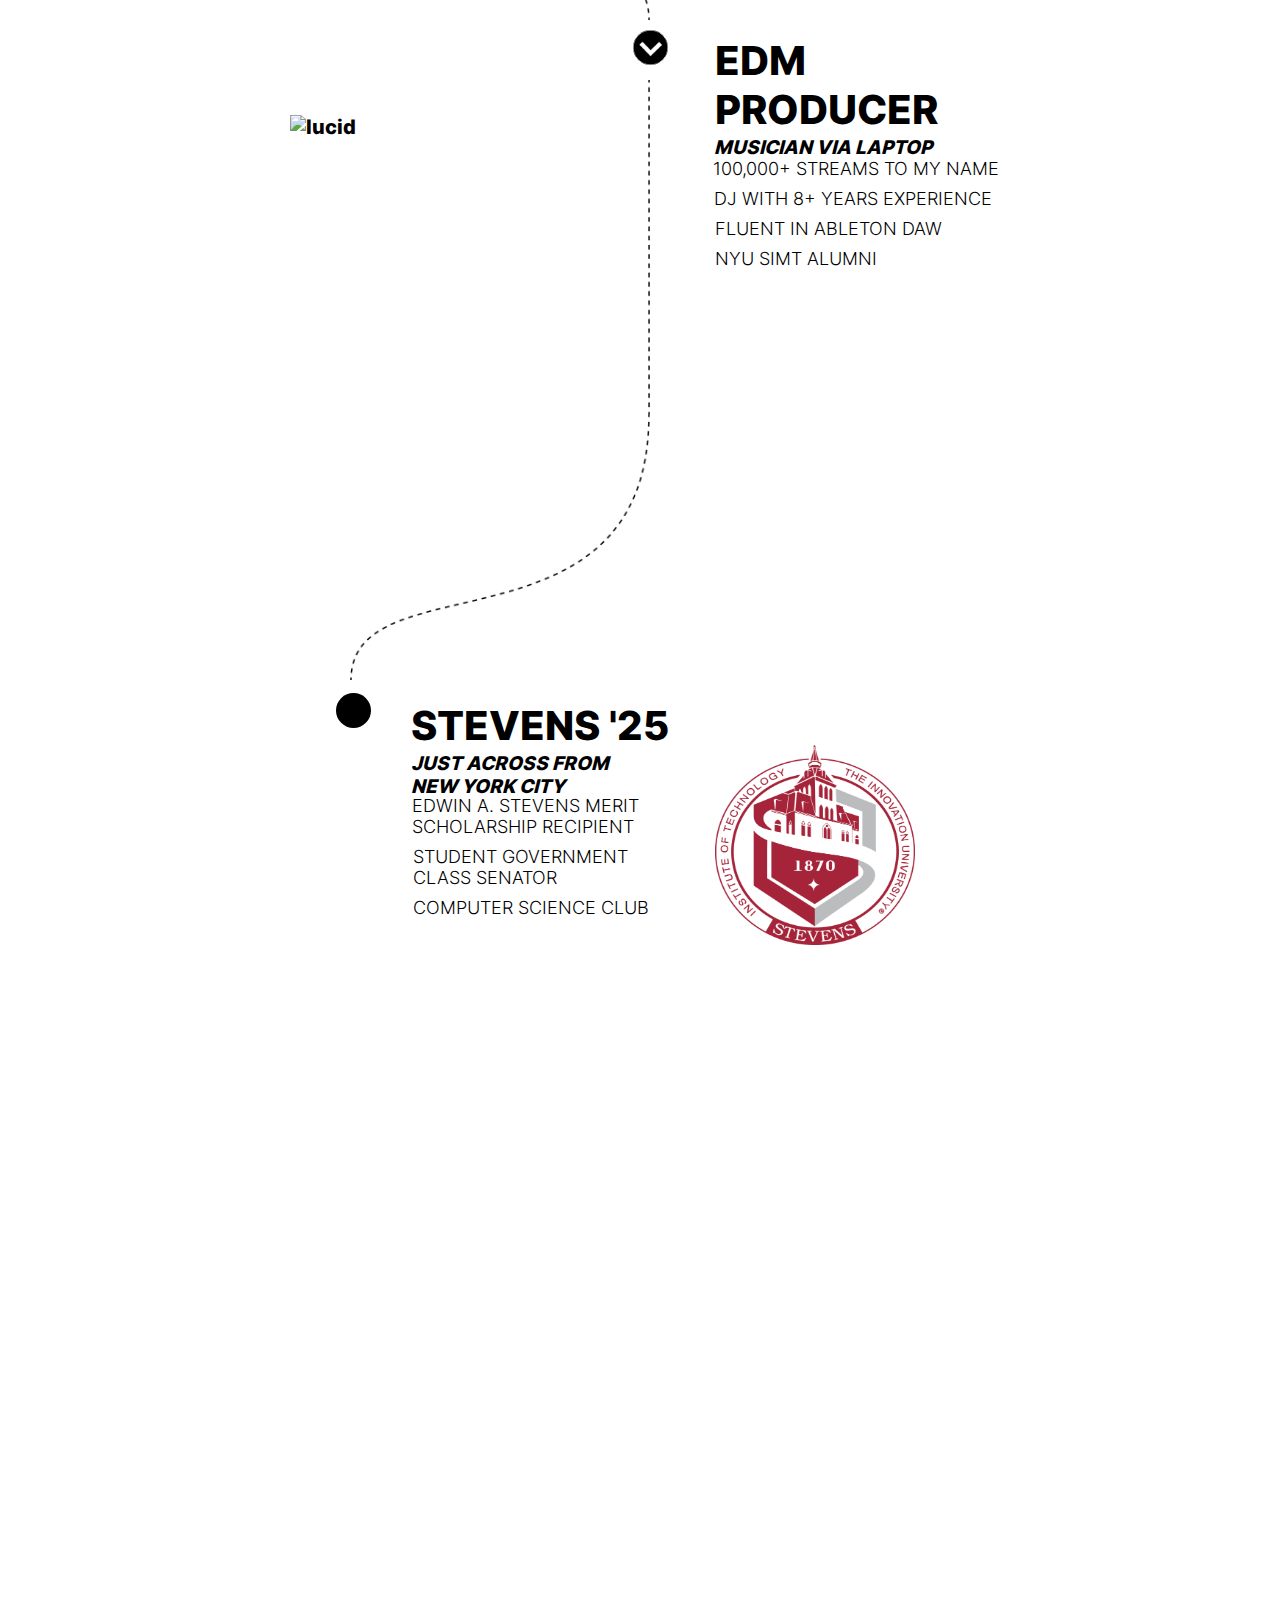
==== commit 7e459716: "Update index.html" ====
--- a/index.html
+++ b/index.html
@@ -58,31 +58,31 @@
       <b class="adjuster11"; style="margin-top: 615px; margin-left: -80px; font-size:19px"><i>JUST ACROSS FROM <br>NEW YORK CITY</i></b>
     </div>
     <div class="adjuster6">
-      <img src="vscode.png" alt="vscode"; class="center"; style="top:-1240px; left: -110px;"; width="60"; height="60";>        
-    </div>
-    <div class="adjuster6">
-      <img src="racket.jpg" alt="racket"; class="center"; style="top:-1300px; left: 0px;"; width="60"; height="60";>        
-    </div>
-    <div class="adjuster6">
-      <img src="html.png" alt="html"; class="center"; style="top:-1360px; left: 110px;"; width="60"; height="60";>        
-    </div>
-    <div class="adjuster6">
-      <img src="Python_logo_icon.png" alt="python"; class="center"; style="top:-1310px; left: -110px;"; width="60"; height="60";>        
-    </div>
-    <div class="adjuster6">
-      <img src="eclipse.jpg" alt="eclipse"; class="center"; style="top:-1370px; left: 0px;"; width="60"; height="60";>        
-    </div>
-    <div class="adjuster6">
-      <img src="c++.png" alt="c++"; class="center"; style="top:-1430px; left: 110px;"; width="60"; height="60";>        
-    </div>
-    <div class="adjuster6">
-      <img src="github.png" alt="github"; class="center"; style="top:-1390px; left: -110px;"; width="60"; height="60";>        
-    </div>
-    <div class="adjuster6">
-      <img src="figma.png" alt="figma"; class="center"; style="top:-1450px; left: 0px;"; width="65"; height="65";>        
-    </div>
-    <div class="adjuster6">
-      <img src="java.png" alt="java"; class="center"; style="top:-1515px; left: 110px;"; width="60"; height="60";>        
+      <img src="vscode.png" alt="vscode"; class="center"; style="top:-1220px; left: -110px;"; width="60"; height="60";>        
+    </div>
+    <div class="adjuster6">
+      <img src="racket.jpg" alt="racket"; class="center"; style="top:-1280px; left: 0px;"; width="60"; height="60";>        
+    </div>
+    <div class="adjuster6">
+      <img src="html.png" alt="html"; class="center"; style="top:-1340px; left: 110px;"; width="60"; height="60";>        
+    </div>
+    <div class="adjuster6">
+      <img src="Python_logo_icon.png" alt="python"; class="center"; style="top:-1290px; left: -110px;"; width="60"; height="60";>        
+    </div>
+    <div class="adjuster6">
+      <img src="eclipse.jpg" alt="eclipse"; class="center"; style="top:-1350px; left: 0px;"; width="60"; height="60";>        
+    </div>
+    <div class="adjuster6">
+      <img src="c++.png" alt="c++"; class="center"; style="top:-1410px; left: 110px;"; width="60"; height="60";>        
+    </div>
+    <div class="adjuster6">
+      <img src="github.png" alt="github"; class="center"; style="top:-1370px; left: -110px;"; width="60"; height="60";>        
+    </div>
+    <div class="adjuster6">
+      <img src="figma.png" alt="figma"; class="center"; style="top:-1430px; left: 0px;"; width="65"; height="65";>        
+    </div>
+    <div class="adjuster6">
+      <img src="java.png" alt="java"; class="center"; style="top:-1495px; left: 110px;"; width="60"; height="60";>        
     </div>
     <div class= "adjuster8">
       <img src="LUCID-Final.jpg" alt="lucid"; class="center"; style="top:-975px; left: 0px;"; width="300px" height="300px">        
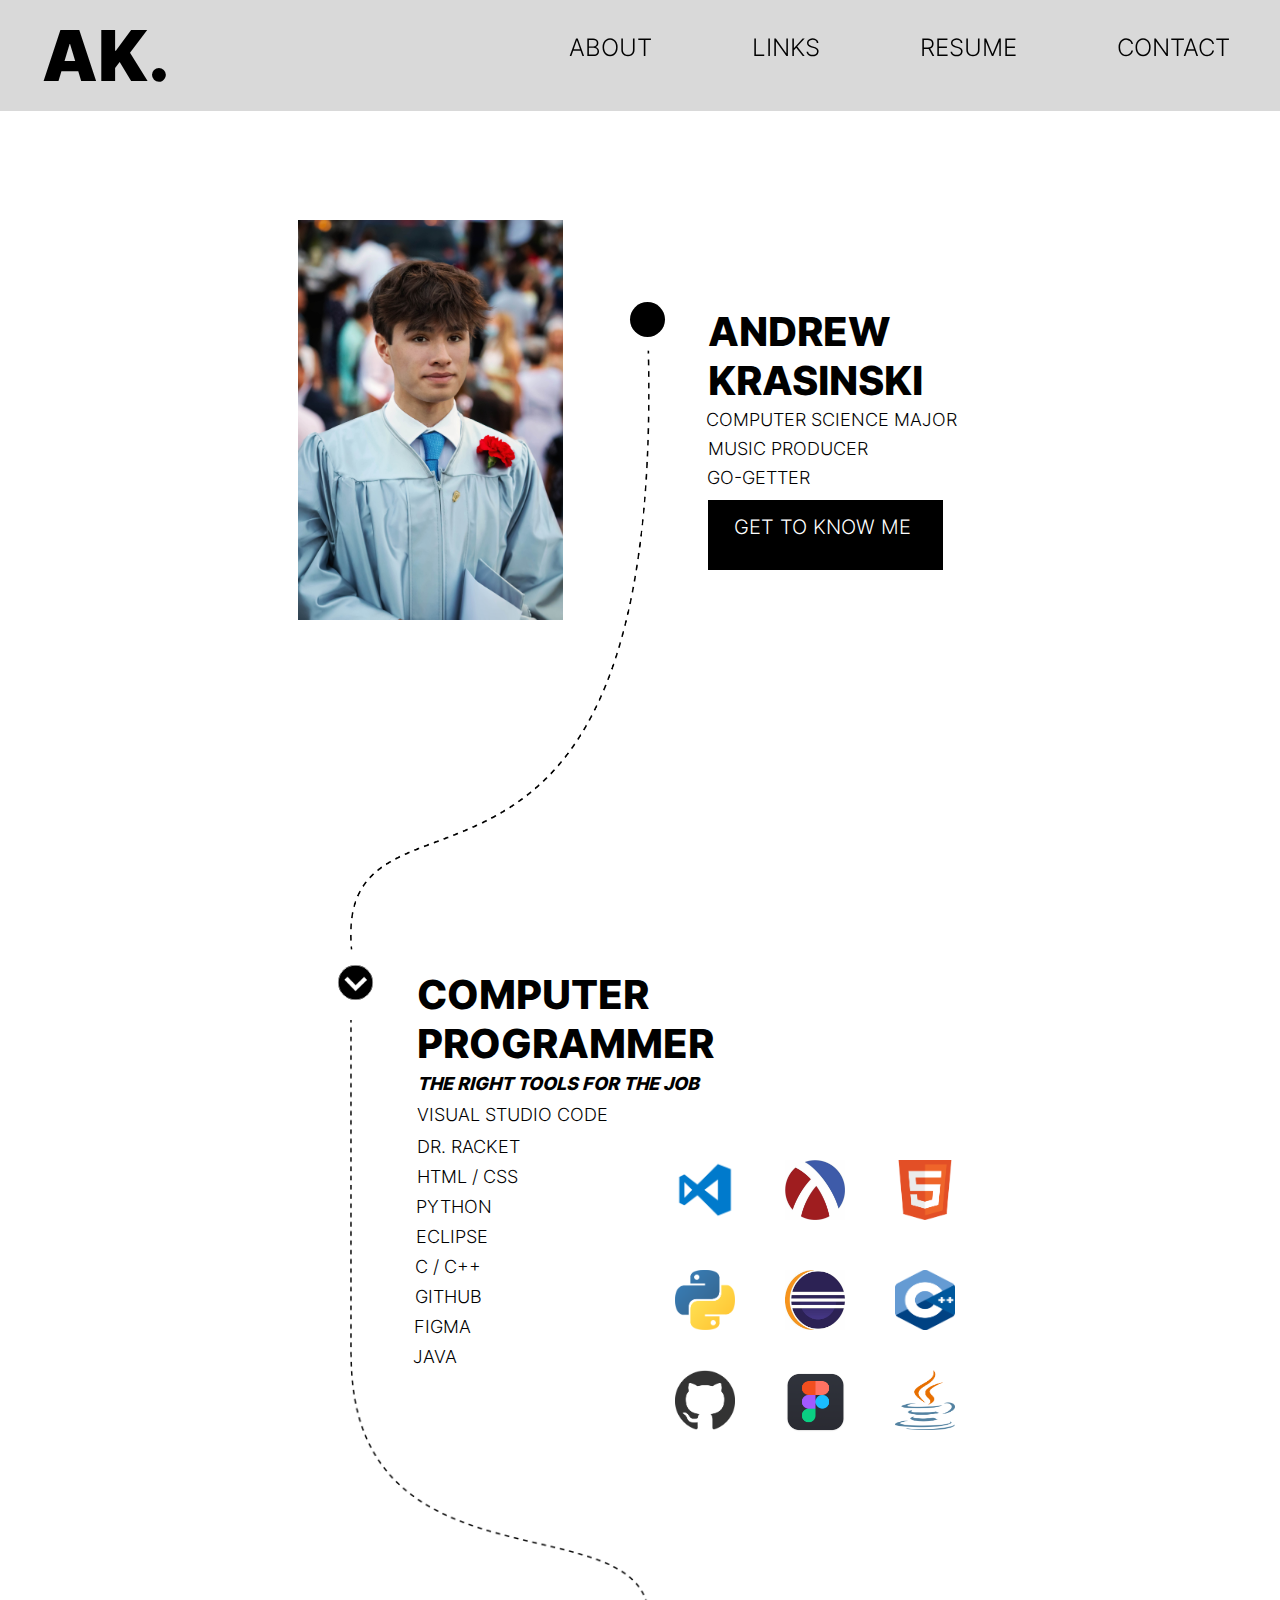
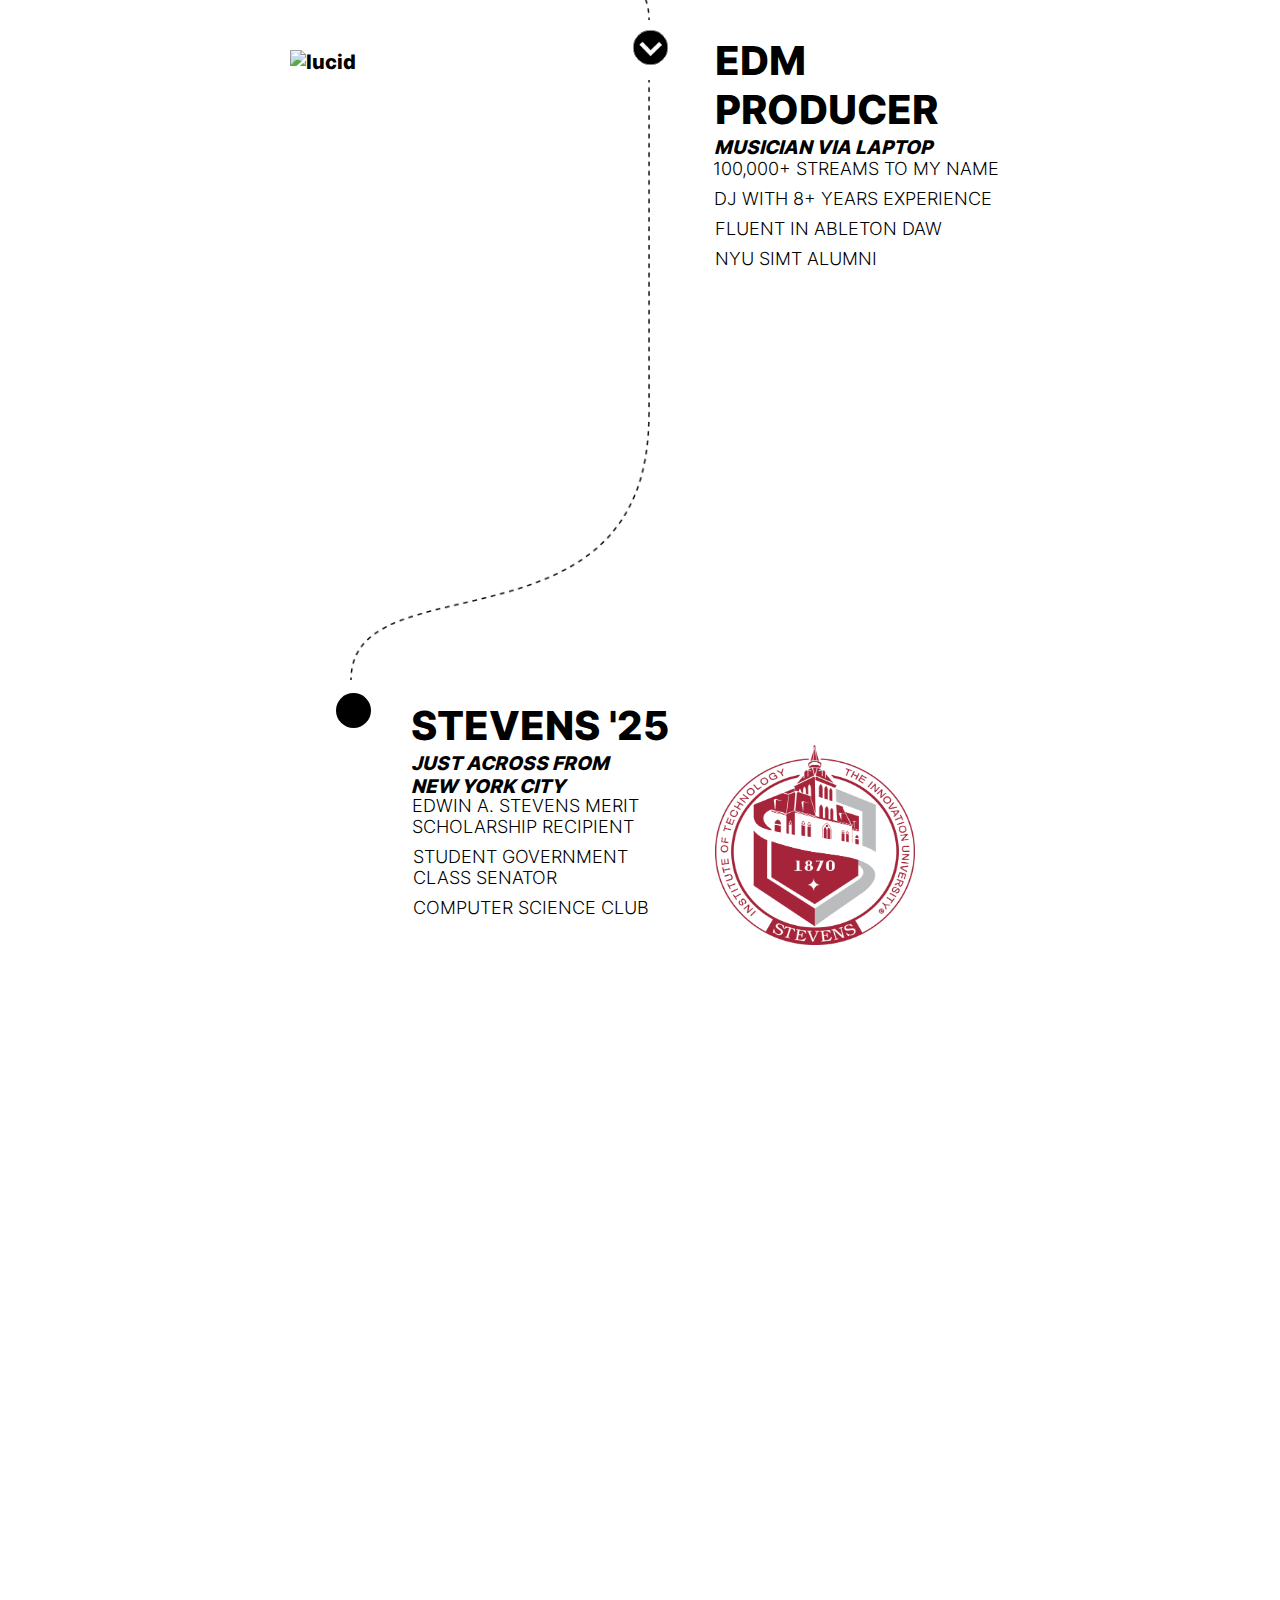
==== commit 95820002: "Update index.html" ====
--- a/index.html
+++ b/index.html
@@ -85,7 +85,7 @@
       <img src="java.png" alt="java"; class="center"; style="top:-1495px; left: 110px;"; width="60"; height="60";>        
     </div>
     <div class= "adjuster8">
-      <img src="LUCID-Final.jpg" alt="lucid"; class="center"; style="top:-975px; left: 0px;"; width="300px" height="300px">        
+      <img src="LUCID-Final.jpg" alt="lucid"; class="center"; style="top:-1040px; left: 0px;"; width="300px" height="300px">        
     </div>
     <div class="adjust4">
       <img src="image 1.png" alt="stevens"; class="center"; style="top:-650px; left: 0px;"; width="200px" height="200px">        
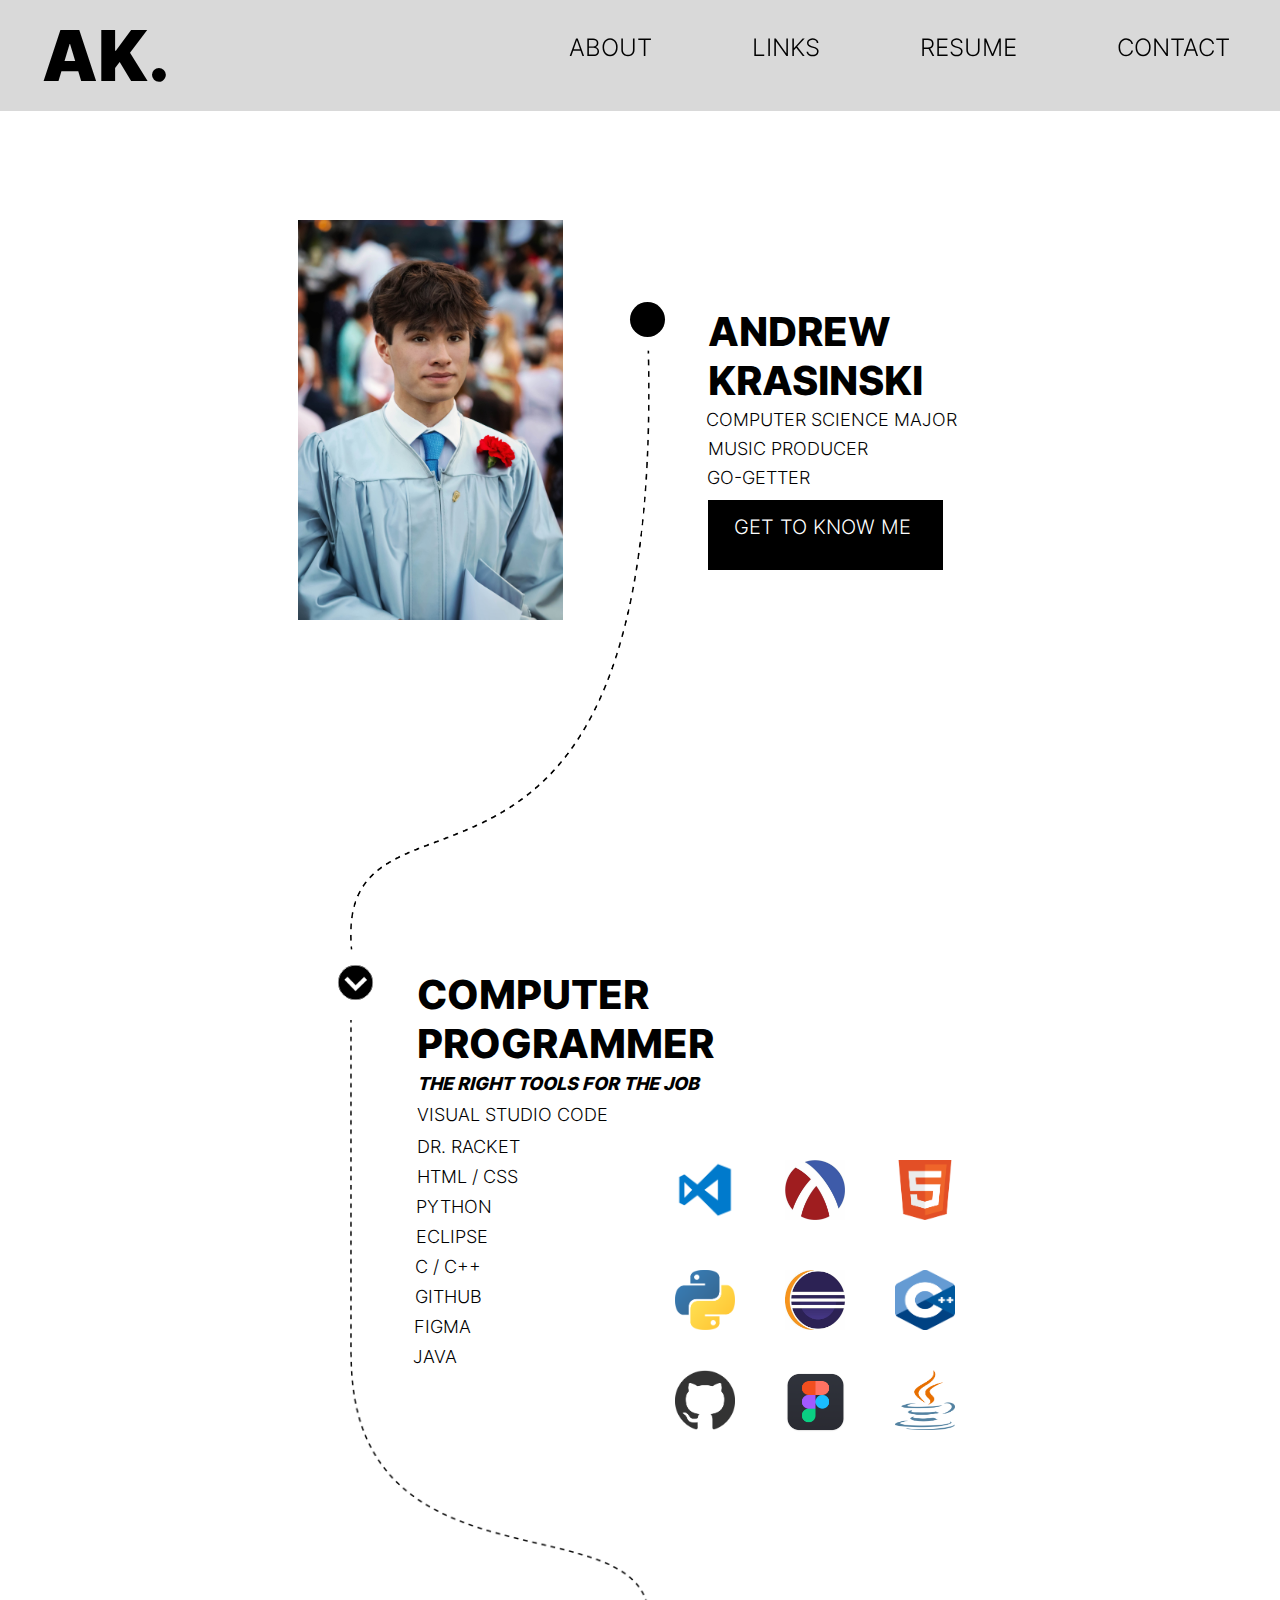
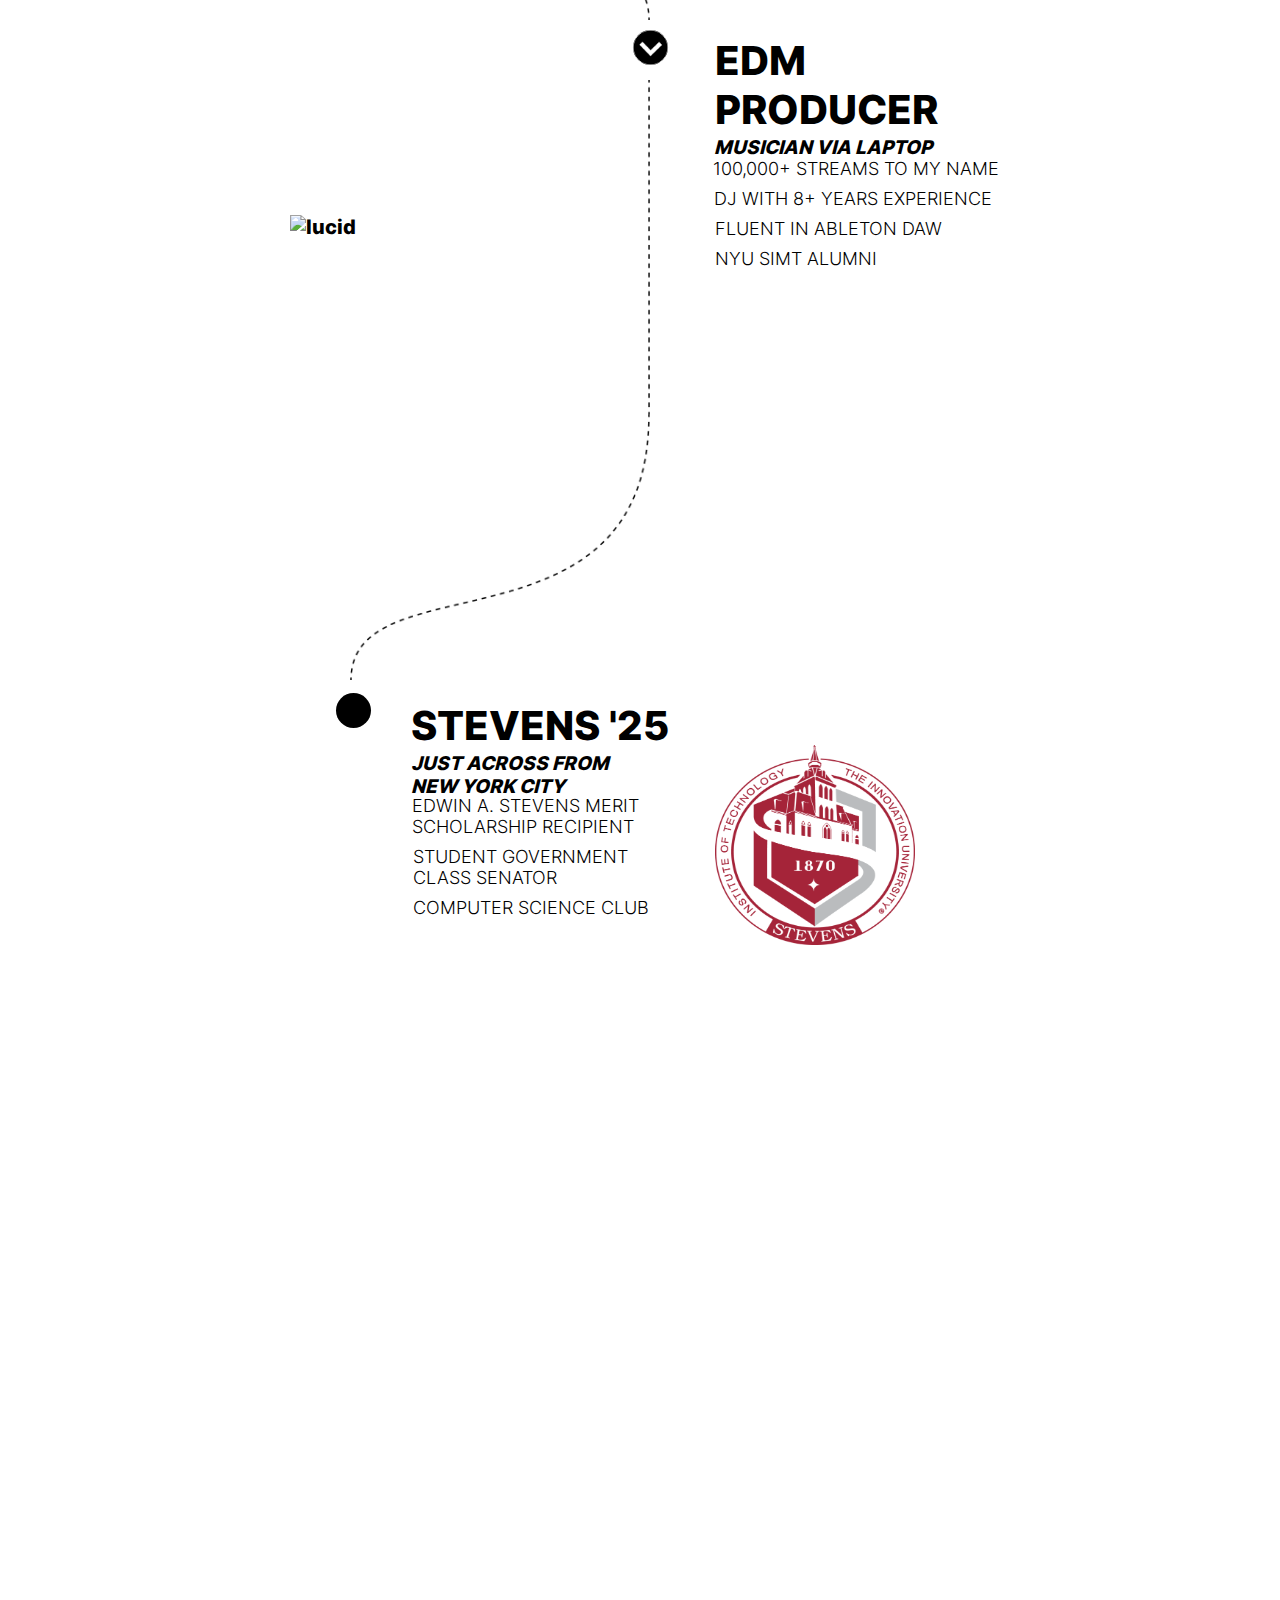
==== commit 69271d55: "Update index.html" ====
--- a/index.html
+++ b/index.html
@@ -85,7 +85,7 @@
       <img src="java.png" alt="java"; class="center"; style="top:-1495px; left: 110px;"; width="60"; height="60";>        
     </div>
     <div class= "adjuster8">
-      <img src="LUCID-Final.jpg" alt="lucid"; class="center"; style="top:-1040px; left: 0px;"; width="300px" height="300px">        
+      <img src="LUCID-Final.jpg" alt="lucid"; class="center"; style="top:-975px; left: 0px;"; width="300px" height="300px">       
     </div>
     <div class="adjust4">
       <img src="image 1.png" alt="stevens"; class="center"; style="top:-650px; left: 0px;"; width="200px" height="200px">        
--- a/main.css
+++ b/main.css
@@ -478,7 +478,7 @@
         }
         .adjuster8{
           position: relative;
-          top: -4555px;
+          top: -4455px;
           left: -200px;         
         }
         .adjuster9{
@@ -722,4 +722,4 @@
               display: inline;
             }
     }
-}+}
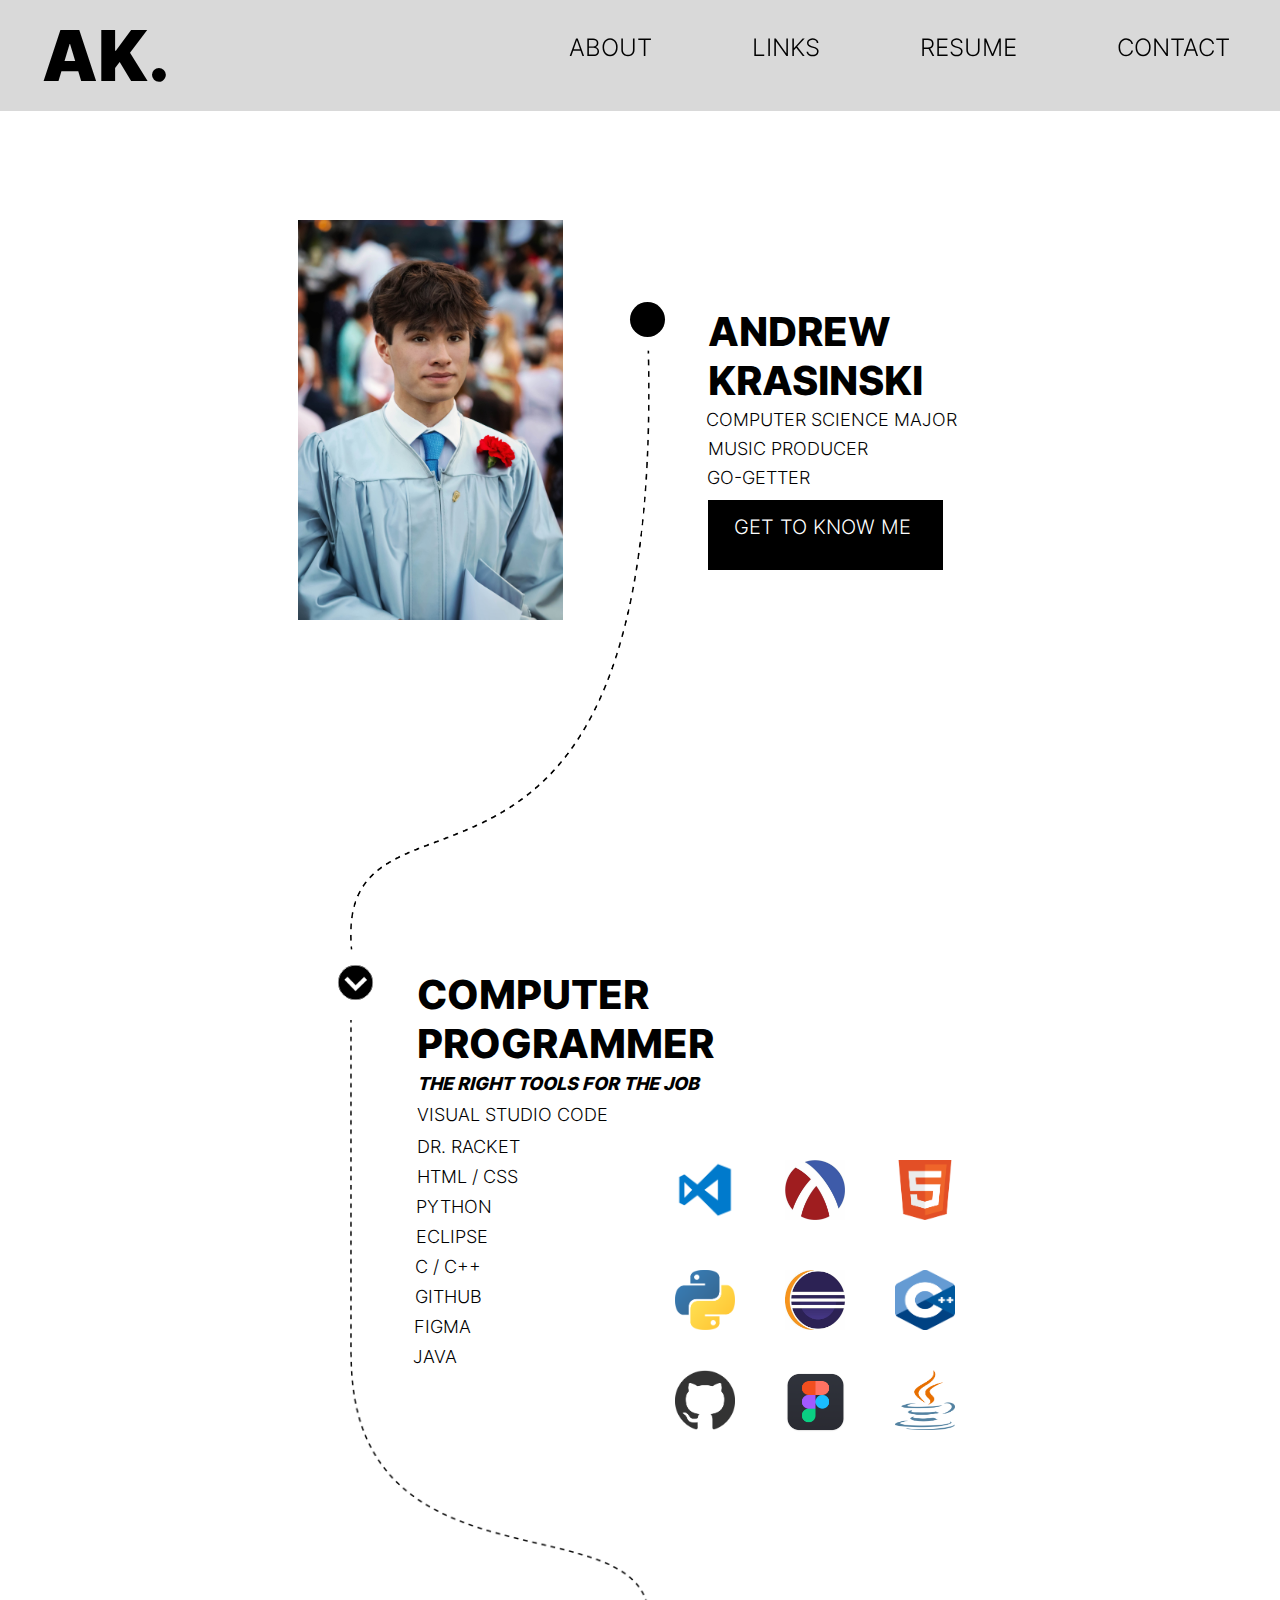
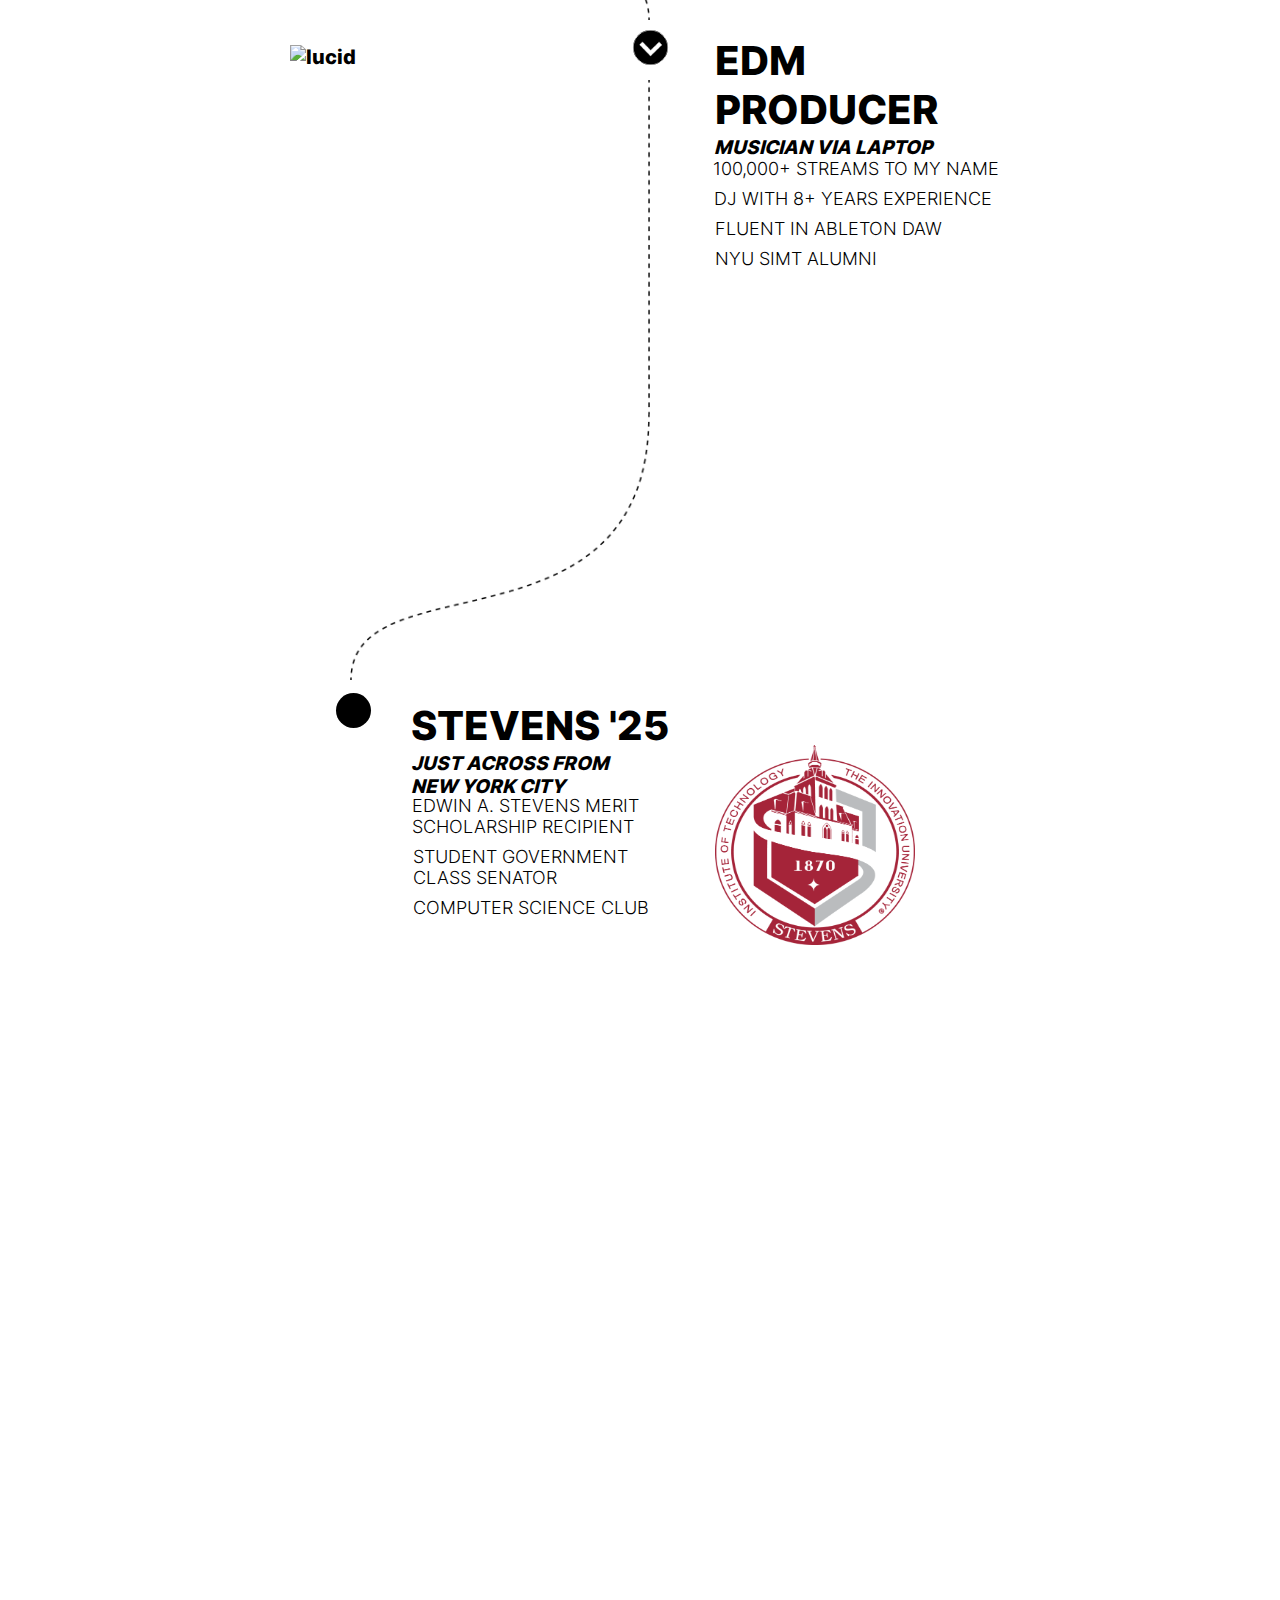
==== commit 1af20db3: "Update index.html" ====
--- a/index.html
+++ b/index.html
@@ -85,7 +85,7 @@
       <img src="java.png" alt="java"; class="center"; style="top:-1495px; left: 110px;"; width="60"; height="60";>        
     </div>
     <div class= "adjuster8">
-      <img src="LUCID-Final.jpg" alt="lucid"; class="center"; style="top:-975px; left: 0px;"; width="300px" height="300px">       
+      <img src="LUCID-Final.jpg" alt="lucid"; class="center"; style="top:-1145px; left: 0px;"; width="300px" height="300px">       
     </div>
     <div class="adjust4">
       <img src="image 1.png" alt="stevens"; class="center"; style="top:-650px; left: 0px;"; width="200px" height="200px">        
